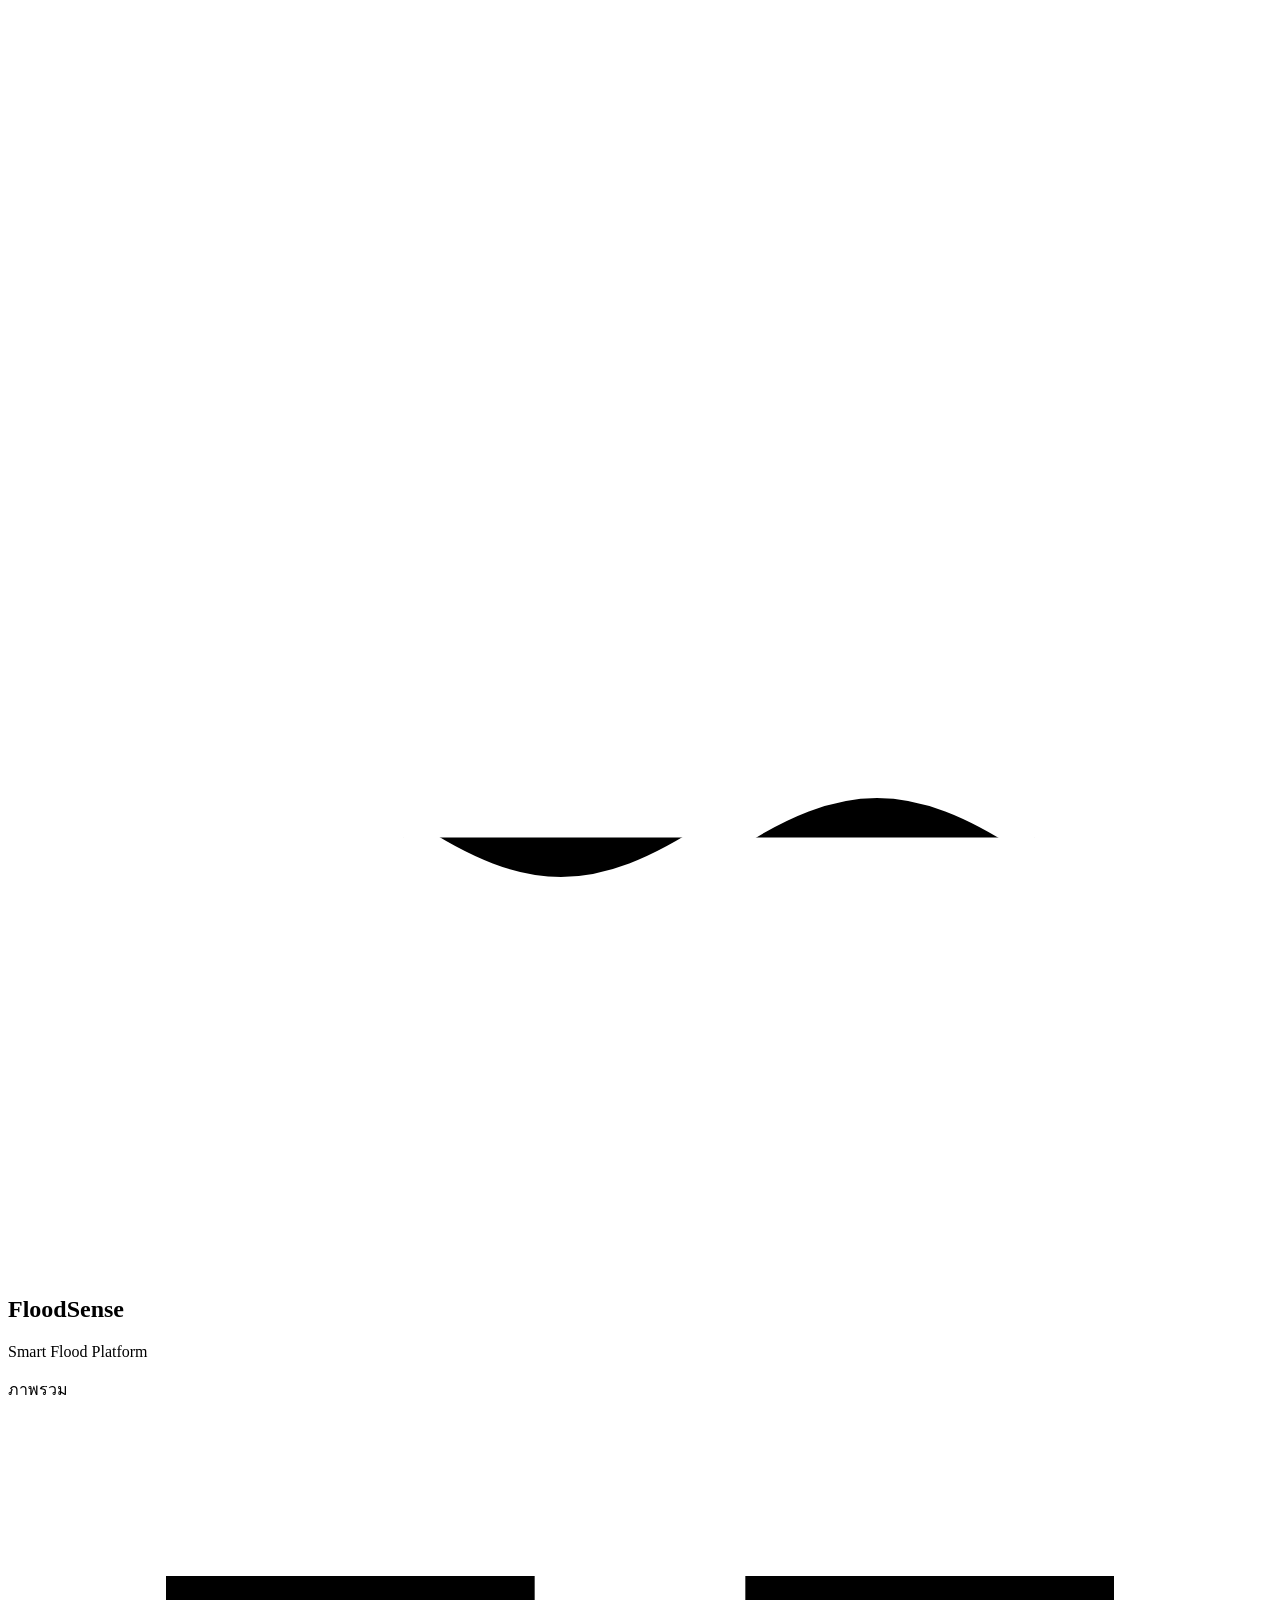
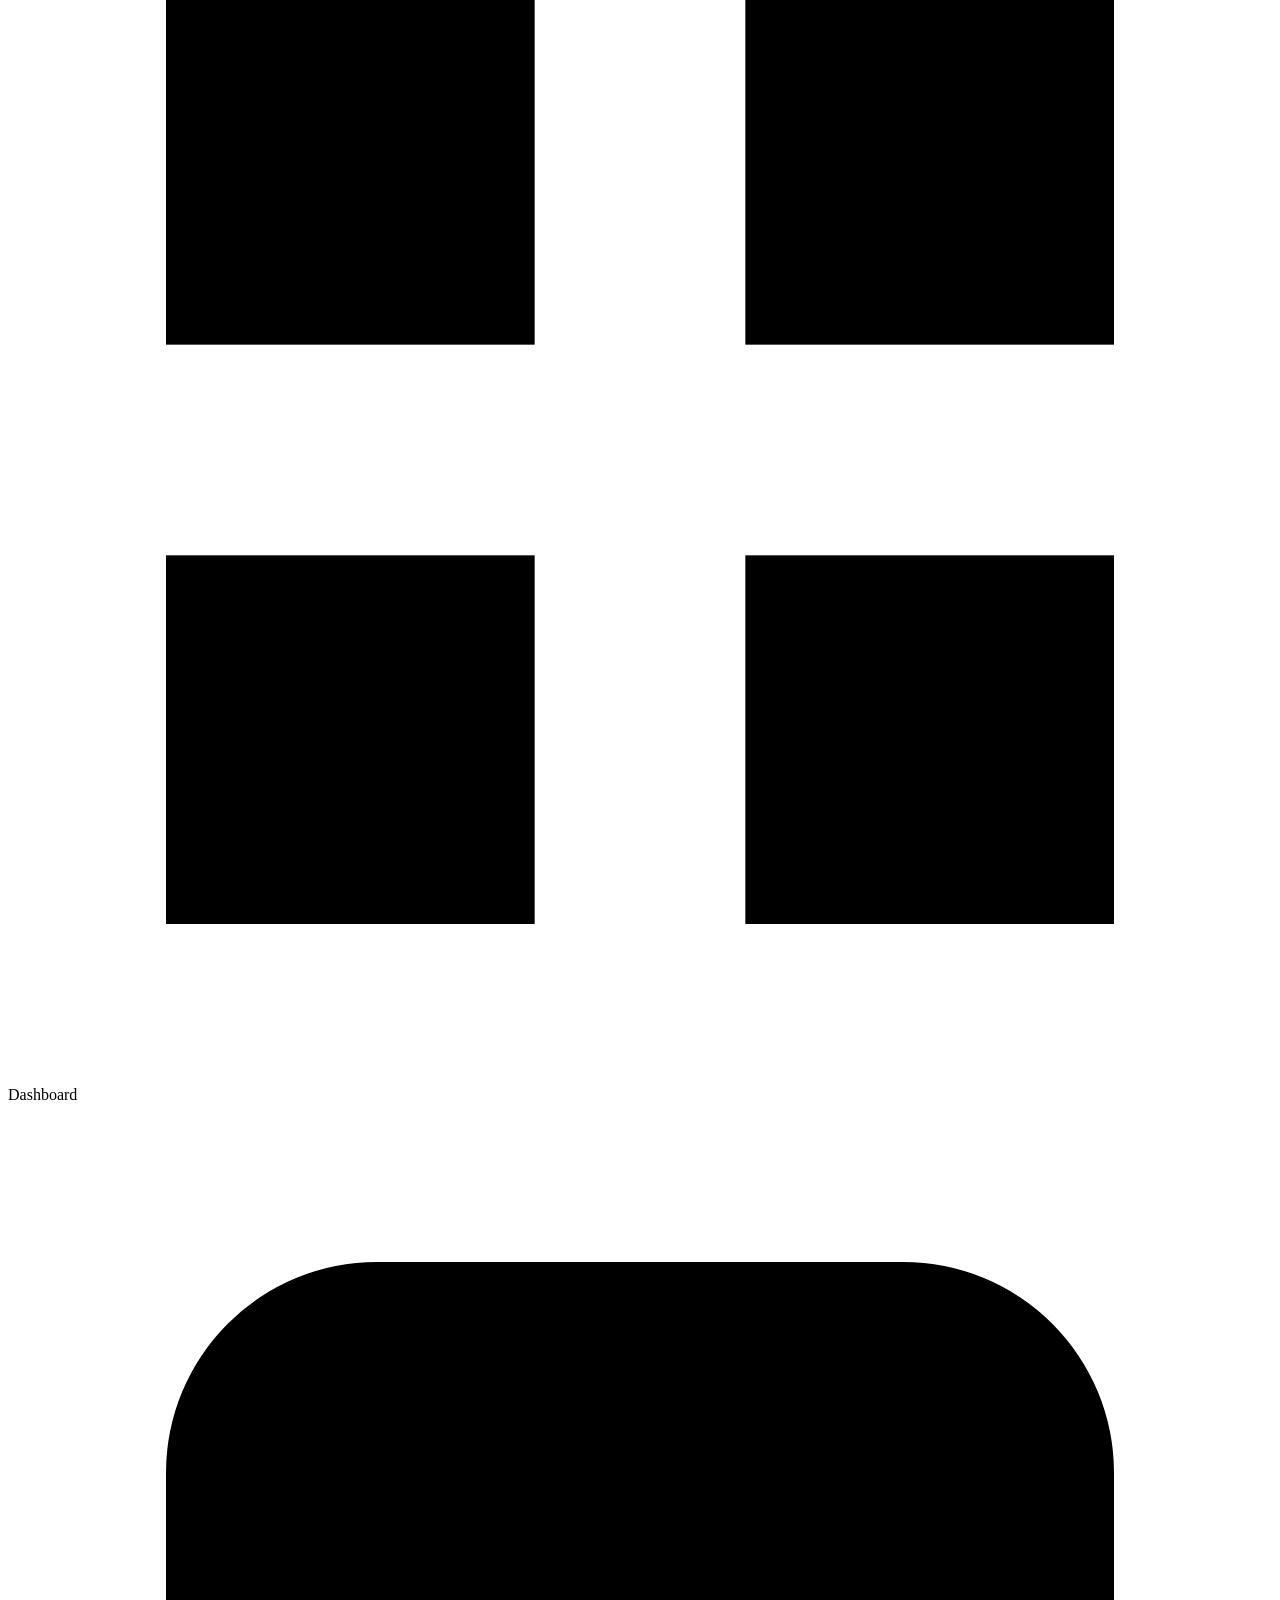
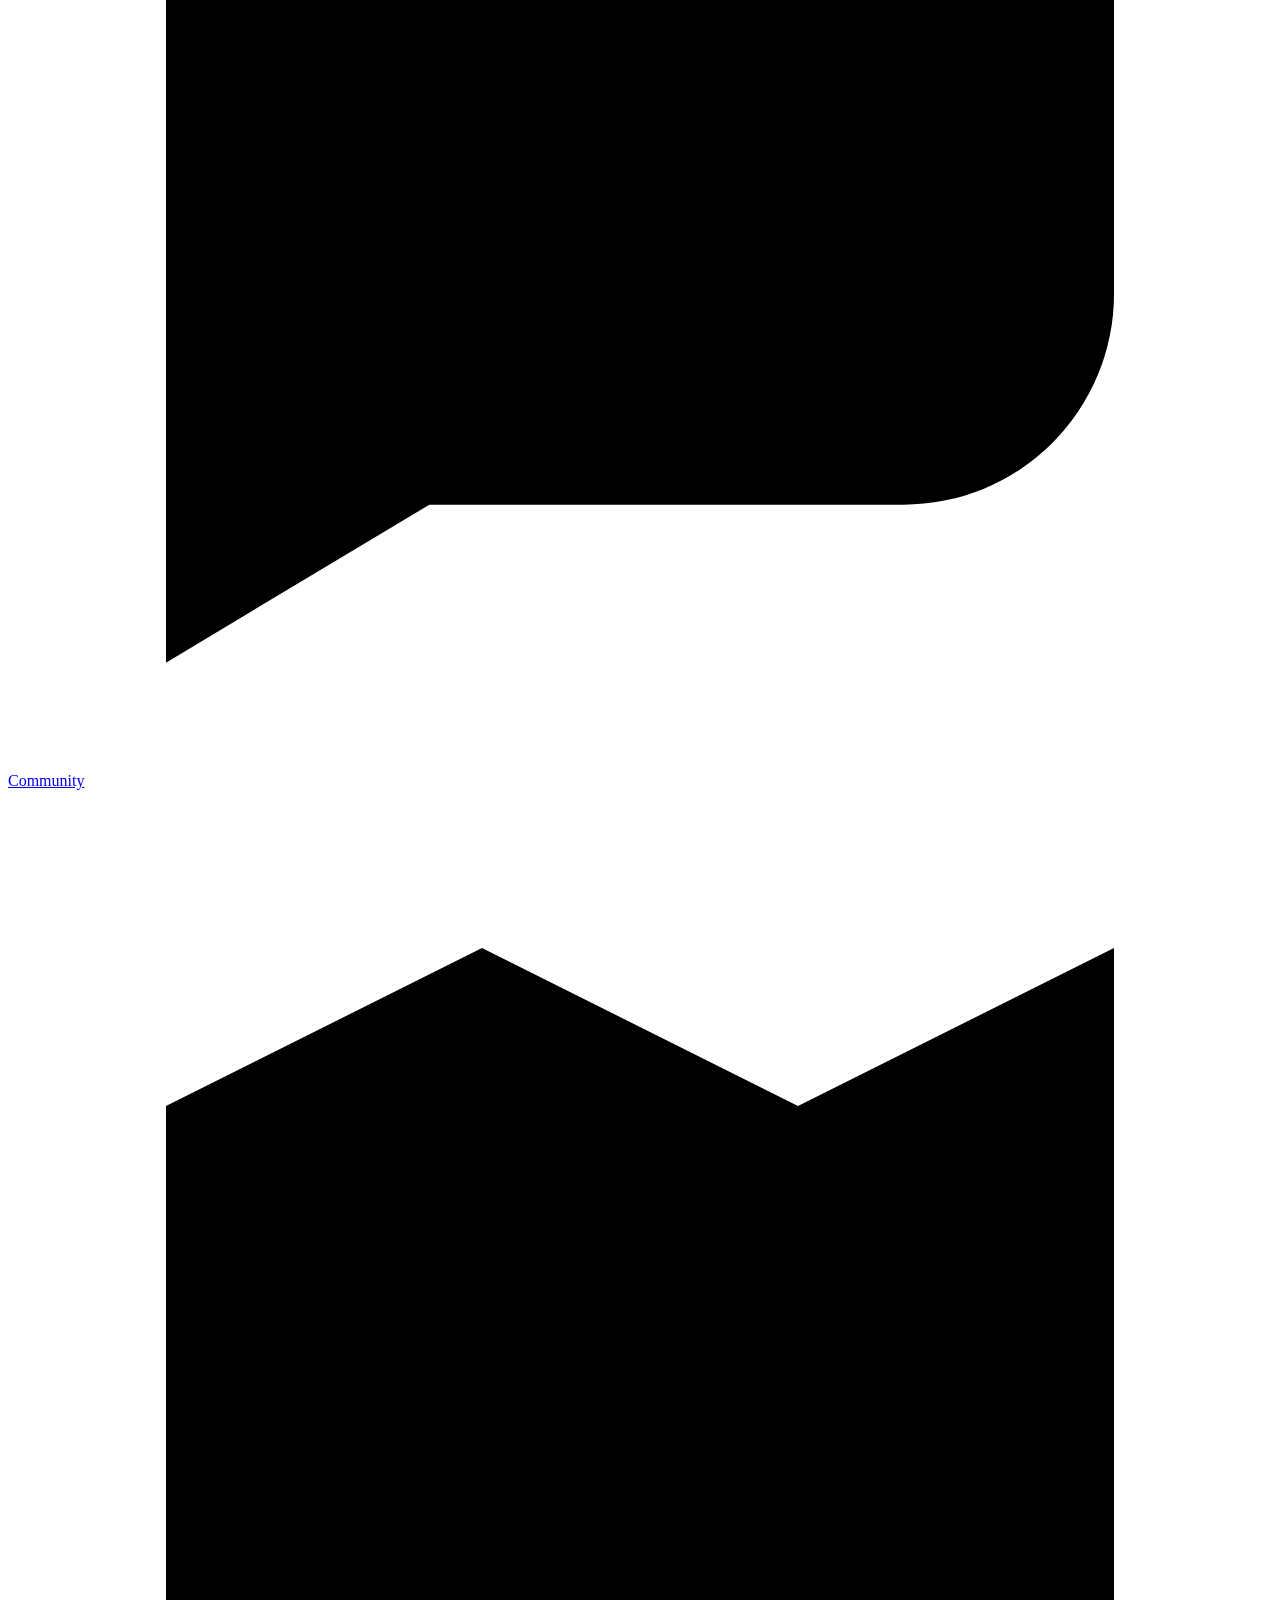
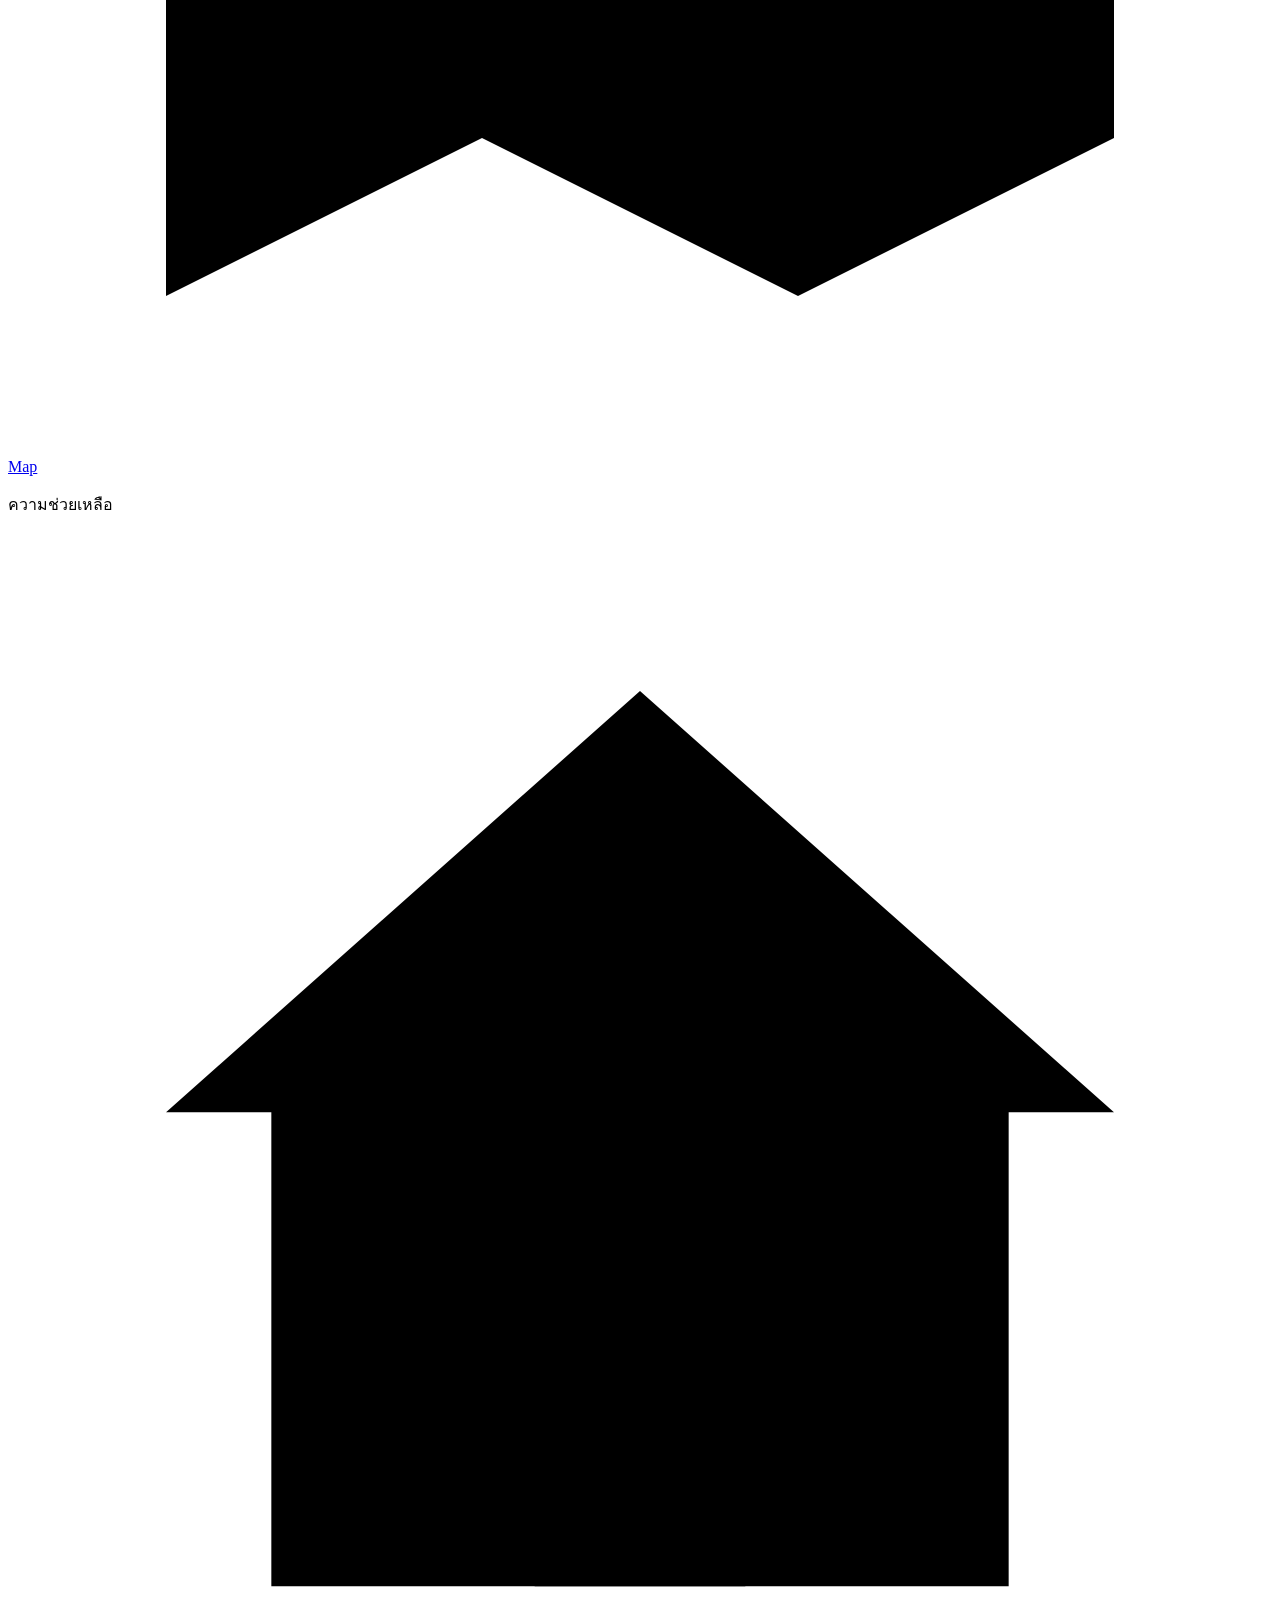
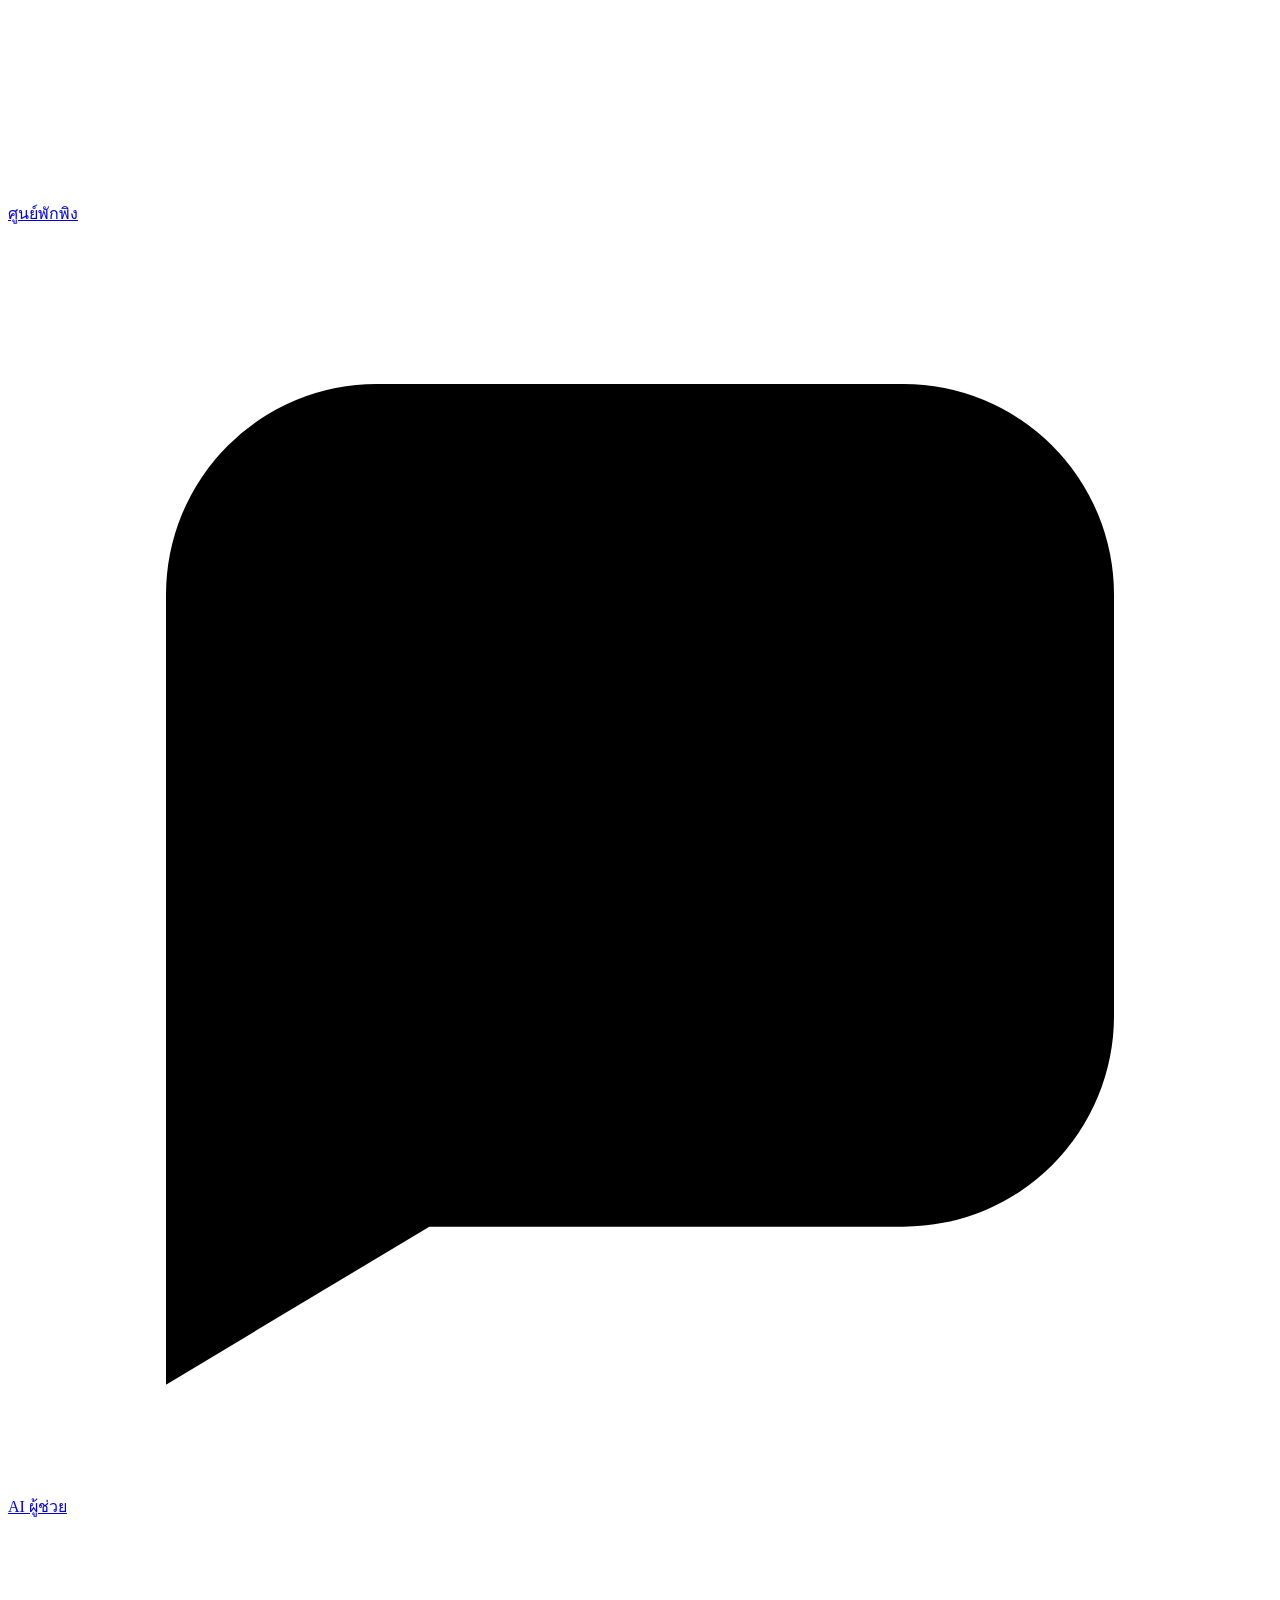
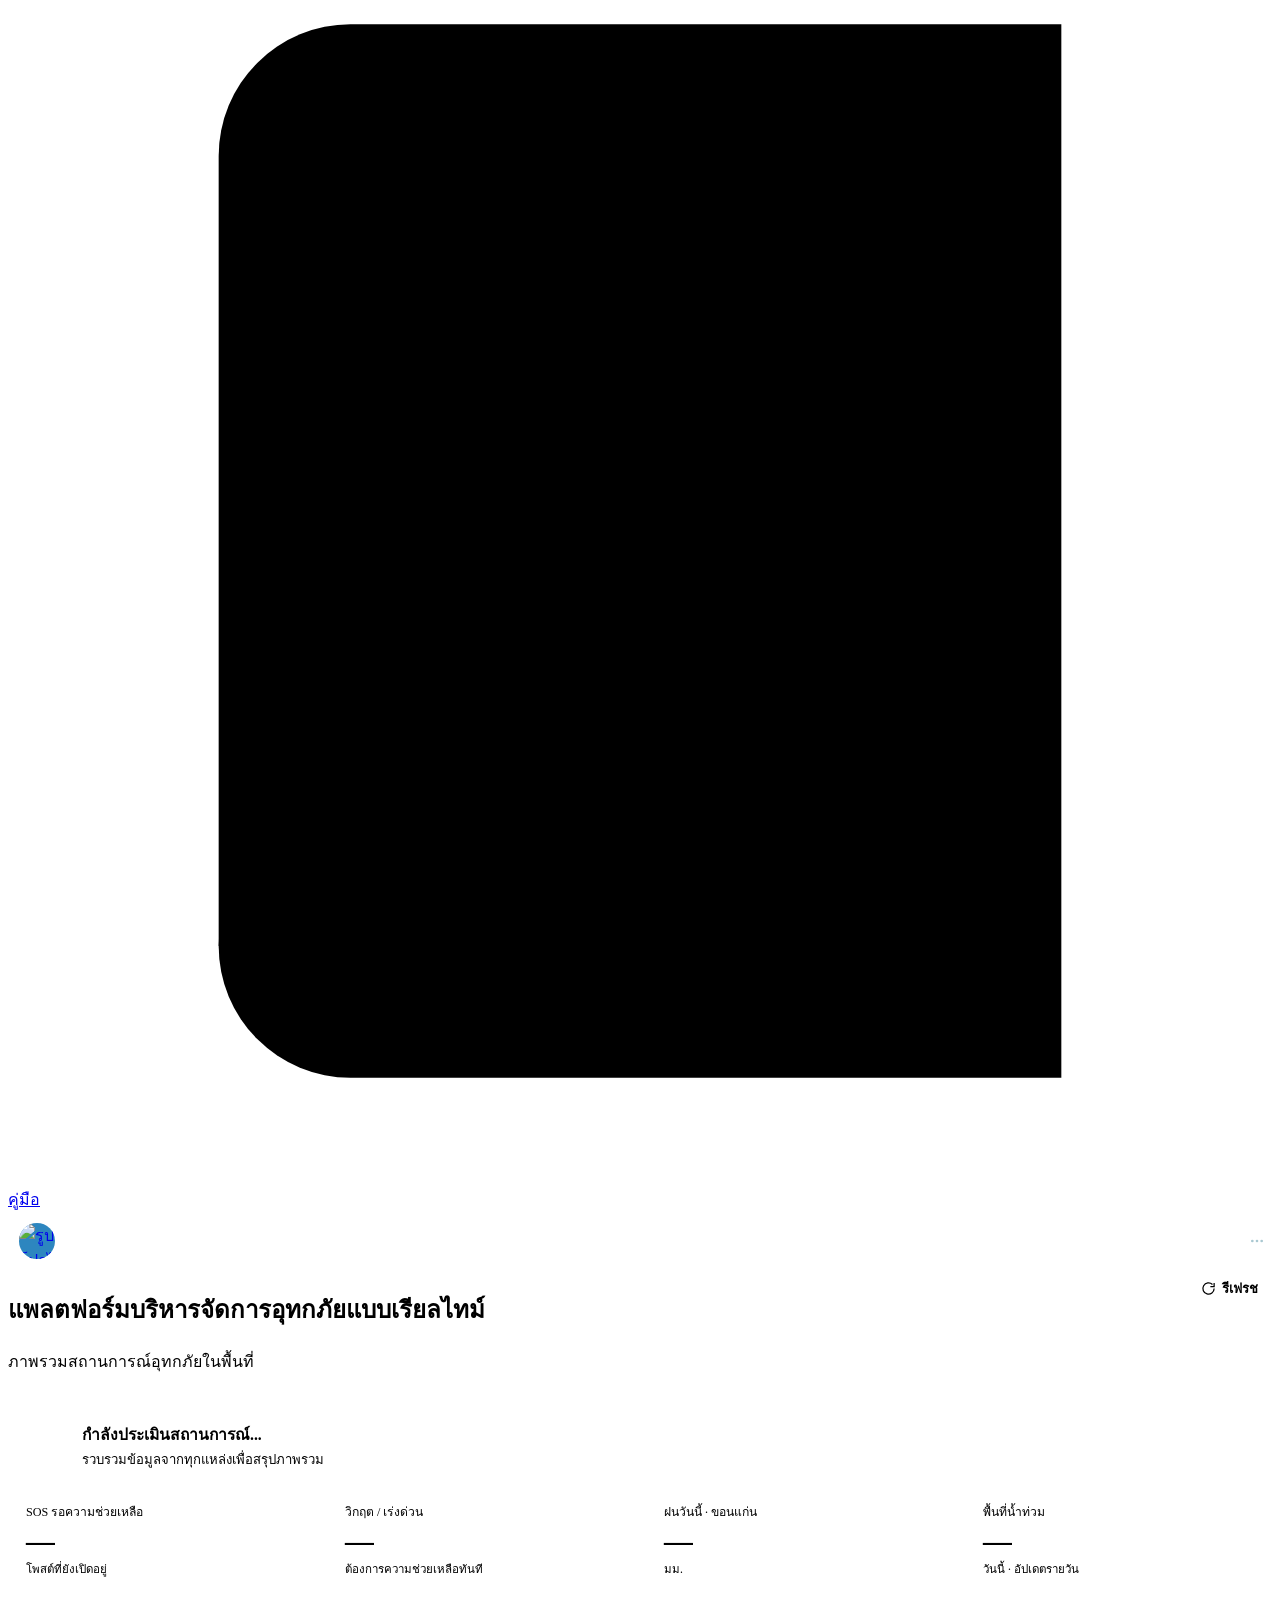
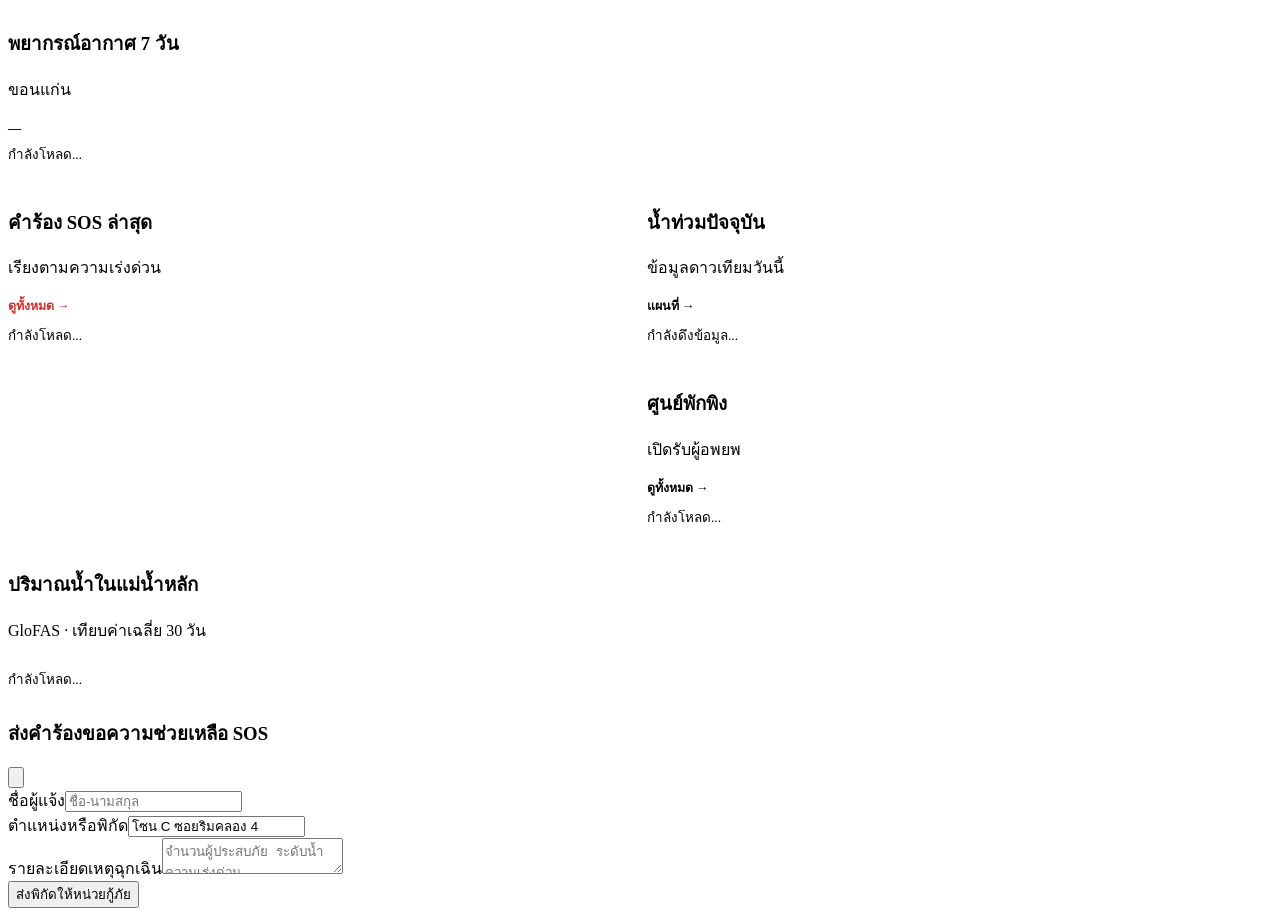
==== index.html @ 20a8b475 "Add files via upload" ====
<!doctype html>
<html lang="th">
<head>
  <meta charset="utf-8">
  <meta name="viewport" content="width=device-width, initial-scale=1">
  <link rel="preconnect" href="https://fonts.googleapis.com">
  <link rel="preconnect" href="https://fonts.gstatic.com" crossorigin>
  <script src="https://cdn.jsdelivr.net/npm/@supabase/supabase-js@2"></script>
  <link href="https://fonts.googleapis.com/css2?family=Sarabun:wght@300;400;500;600;700&display=swap" rel="stylesheet">
  <link rel="stylesheet" href="css/style.css">
  <title>ภาพรวม | FloodSense</title>
  <style>
    .sidebar-profile-wrapper {
      position: relative;
      display: flex;
      align-items: center;
      gap: 4px;
      margin-top: auto;
    }
    .sidebar-profile-card {
      flex: 1;
      background: rgba(255,255,255,0.06);
      border: 1px solid rgba(255,255,255,0.12);
      border-radius: 10px;
      padding: 10px;
      display: flex;
      align-items: center;
      gap: 10px;
      text-decoration: none;
      transition: background 0.2s;
    }
    .sidebar-profile-card:hover { background: rgba(255,255,255,0.12); }
    .sidebar-avatar { width: 36px; height: 36px; border-radius: 50%; overflow: hidden; flex-shrink: 0; background: #2d86bf; }
    .sidebar-avatar img { width: 100%; height: 100%; object-fit: cover; }
    .sidebar-user-info { min-width: 0; }
    .sidebar-display-name { display: block; font-size: 0.85rem; font-weight: 600; color: #fff; white-space: nowrap; overflow: hidden; text-overflow: ellipsis; }
    .sidebar-username-handle { display: block; font-size: 0.72rem; color: #a9c8d1; white-space: nowrap; overflow: hidden; text-overflow: ellipsis; }
    .sidebar-dots-btn { flex-shrink: 0; width: 30px; height: 30px; border-radius: 6px; background: transparent; border: none; color: #a9c8d1; display: flex; align-items: center; justify-content: center; cursor: pointer; transition: background 0.2s, color 0.2s; }
    .sidebar-dots-btn:hover { background: rgba(255,255,255,0.12); color: #fff; }
    .sidebar-profile-menu { display: none; position: absolute; bottom: calc(100% + 6px); right: 0; background: #1a3a4a; border: 1px solid rgba(255,255,255,0.12); border-radius: 10px; padding: 6px; min-width: 160px; box-shadow: 0 8px 24px rgba(0,0,0,0.4); z-index: 100; }
    .sidebar-profile-menu.open { display: block; }
    .sidebar-menu-item { display: flex; align-items: center; gap: 8px; width: 100%; padding: 8px 10px; border-radius: 7px; font-size: 0.84rem; font-weight: 500; color: #e2f2f7; background: transparent; border: none; cursor: pointer; text-decoration: none; transition: background 0.15s; }
    .sidebar-menu-item:hover { background: rgba(255,255,255,0.08); }
    .sidebar-menu-item.danger { color: #f87171; }
    .sidebar-menu-item.danger:hover { background: rgba(248,113,113,0.12); }
  </style>
  <style>
    /* ===== Dashboard grid ===== */
    .dash-grid {
      display: grid;
      grid-template-columns: 1fr 1fr;
      gap: 14px;
      margin-top: 14px;
    }
    .dash-wide { grid-column: 1 / -1; }
    .dash-tall { grid-row: span 2; }
    @media (max-width: 960px) { .dash-grid { grid-template-columns: 1fr; } .dash-tall { grid-row: auto; } }

    /* ===== Metric cards ===== */
    .metrics { display: grid; grid-template-columns: repeat(4, 1fr); gap: 12px; margin-bottom: 0; }
    @media (max-width: 960px) { .metrics { grid-template-columns: repeat(2,1fr); } }
    .metrics .metric { background: var(--panel); border: 1px solid var(--line); border-radius: 12px; padding: 16px 18px; }
    .metrics .metric .label { display: flex; justify-content: space-between; align-items: center; margin-bottom: 6px; }
    .metrics .metric .label span:first-child { font-size: 0.76rem; color: var(--muted); font-weight: 500; }
    .metrics .metric strong { display: block; font-size: 1.8rem; font-weight: 800; color: var(--ink); line-height: 1; margin-bottom: 4px; }
    .metrics .metric small { font-size: 0.72rem; color: var(--muted); }

    /* ===== Section eyebrow ===== */
    .section-eyebrow { font-size: 0.72rem; font-weight: 700; letter-spacing: 0.06em; text-transform: uppercase; color: var(--muted); margin: 20px 0 0; }

    /* ===== Forecast ===== */
    .forecast-row { display: flex; gap: 6px; overflow-x: auto; padding-bottom: 2px; }
    .forecast-day {
      flex: 1; min-width: 0; text-align: center;
      padding: 12px 6px; border-radius: 10px;
      background: var(--surface); border: 1px solid var(--line);
    }
    .forecast-day:first-child { border-color: #2d86bf; background: rgba(45,134,191,0.06); }
    .forecast-day .fday  { font-size: 0.7rem; font-weight: 700; color: var(--ink); }
    .forecast-day .fdate { font-size: 0.66rem; color: var(--muted); margin-bottom: 6px; }
    .forecast-day .ficon { font-size: 1.5rem; line-height: 1; margin-bottom: 5px; }
    .forecast-day .ftemp { font-size: 0.78rem; font-weight: 700; color: var(--ink); margin-bottom: 3px; }
    .forecast-day .frain { font-size: 0.74rem; color: #2563eb; font-weight: 600; }
    .forecast-day.high { border-color: #3b82f6; }
    .forecast-day.very-high { border-color: #1d4ed8; background: rgba(29,78,216,0.05); }
    .forecast-loading { color: var(--muted); font-size: 0.84rem; padding: 8px 0; }

    /* ===== SOS list ===== */
    .sos-item { display: flex; align-items: flex-start; gap: 10px; padding: 10px 0; border-bottom: 1px solid var(--line); }
    .sos-item:last-child { border-bottom: none; }
    .sos-dot { flex-shrink:0; width:8px; height:8px; border-radius:50%; margin-top:6px; }
    .sos-dot.critical { background:#dc2626; box-shadow:0 0 0 3px rgba(220,38,38,0.15); }
    .sos-dot.high { background:#d97706; }
    .sos-dot.medium { background:#ca8a04; }
    .sos-dot.low { background:#16a34a; }
    .sos-body { flex:1; min-width:0; }
    .sos-text { font-size: 0.86rem; color: var(--ink); line-height: 1.5; white-space:nowrap; overflow:hidden; text-overflow:ellipsis; }
    .sos-meta { display: flex; gap: 8px; margin-top: 3px; font-size: 0.72rem; color: var(--muted); }
    .sos-sev { flex-shrink:0; font-size:0.7rem; font-weight:700; padding:2px 8px; border-radius:999px; margin-top:2px; }
    .sos-sev.critical { background:rgba(220,38,38,0.1);color:#dc2626; }
    .sos-sev.high { background:rgba(217,119,6,0.1);color:#d97706; }
    .sos-sev.medium { background:rgba(234,179,8,0.1);color:#ca8a04; }
    .sos-sev.low { background:rgba(54,163,103,0.1);color:#16a34a; }

    /* ===== River cards ===== */
    .river-grid { display: grid; grid-template-columns: repeat(3,1fr); gap: 10px; }
    @media (max-width:960px) { .river-grid { grid-template-columns:repeat(2,1fr); } }
    .river-card { padding: 12px 14px; border-radius: 10px; background: var(--surface); border: 1px solid var(--line); }
    .river-card.danger { border-color: rgba(220,38,38,0.35); background: rgba(220,38,38,0.03); }
    .river-name { font-size: 0.76rem; color: var(--muted); margin-bottom: 4px; }
    .river-val { font-size: 1.1rem; font-weight: 800; color: var(--ink); }
    .river-card.danger .river-val { color: #dc2626; }
    .river-unit { font-size: 0.7rem; color: var(--muted); }
    .river-bar { height: 3px; border-radius: 2px; background: var(--line); margin-top: 8px; }
    .river-bar-fill { height: 100%; border-radius: 2px; background: #2d86bf; }
    .river-bar-fill.danger { background: #dc2626; }

    /* ===== GISTDA ===== */
    .gistda-ok { display: flex; align-items: center; gap: 8px; padding: 8px 0; font-size: 0.88rem; color: var(--safe); font-weight: 600; }
    .gistda-warn { color: #dc2626; font-size: 0.9rem; font-weight: 700; }

    /* ===== Shelter list ===== */
    .shelter-dash-item { display:flex; align-items:center; gap:10px; padding:9px 0; border-bottom:1px solid var(--line); }
    .shelter-dash-item:last-child { border-bottom:none; }
    .shelter-dash-dot { width:8px; height:8px; border-radius:50%; flex-shrink:0; }
    .shelter-dash-dot.open { background:#16a34a; }
    .shelter-dash-dot.full { background:#f59e0b; }
    .shelter-dash-dot.closed { background:#94a3b8; }
    .shelter-dash-name { font-size:0.86rem; font-weight:600; color:var(--ink); flex:1; min-width:0; white-space:nowrap; overflow:hidden; text-overflow:ellipsis; }
    .shelter-dash-cap { font-size:0.74rem; color:var(--muted); flex-shrink:0; }
    .shelter-dash-link { font-size:0.74rem; color:var(--river); text-decoration:none; font-weight:600; flex-shrink:0; }
    .shelter-dash-link:hover { text-decoration:underline; }

    .dash-loading { color: var(--muted); font-size: 0.84rem; padding: 10px 0; }

    /* ---- Topbar: greeting + refresh ---- */
    .topbar { display: flex; align-items: flex-start; justify-content: space-between; gap: 16px; flex-wrap: wrap; }
    .topbar-actions { display: flex; align-items: center; gap: 10px; }
    .topbar-updated { font-size: 0.76rem; color: var(--muted); white-space: nowrap; }
    .refresh-btn {
      display: flex; align-items: center; gap: 6px;
      padding: 8px 14px; border-radius: 8px;
      background: var(--surface); border: 1px solid var(--line);
      color: var(--ink); font-size: 0.82rem; font-weight: 600;
      cursor: pointer; transition: background 0.15s, transform 0.15s;
    }
    .refresh-btn:hover { background: rgba(45,134,191,0.08); }
    .refresh-btn.spinning svg { animation: spin 0.8s linear infinite; }
    .refresh-btn:disabled { opacity: 0.6; cursor: default; }
    @keyframes spin { to { transform: rotate(360deg); } }

    /* ---- Overall status banner ---- */
    .status-banner {
      display: flex; align-items: center; gap: 14px;
      padding: 16px 18px; border-radius: 12px; margin-top: 16px;
      border: 1px solid var(--line); background: var(--surface);
      transition: background 0.2s, border-color 0.2s;
    }
    .status-banner .status-icon {
      flex-shrink: 0; width: 42px; height: 42px; border-radius: 50%;
      display: flex; align-items: center; justify-content: center;
    }
    .status-banner .status-icon svg { width: 22px; height: 22px; }
    .status-banner .status-text { flex: 1; min-width: 0; }
    .status-banner .status-title { font-size: 0.98rem; font-weight: 800; margin-bottom: 2px; }
    .status-banner .status-desc { font-size: 0.82rem; color: var(--muted); }
    .status-banner.ok { border-color: rgba(54,163,103,0.35); background: rgba(54,163,103,0.06); }
    .status-banner.ok .status-icon { background: rgba(54,163,103,0.14); color: #16a34a; }
    .status-banner.ok .status-title { color: #16a34a; }
    .status-banner.warn { border-color: rgba(217,119,6,0.35); background: rgba(217,119,6,0.06); }
    .status-banner.warn .status-icon { background: rgba(217,119,6,0.14); color: #d97706; }
    .status-banner.warn .status-title { color: #d97706; }
    .status-banner.danger { border-color: rgba(220,38,38,0.35); background: rgba(220,38,38,0.07); }
    .status-banner.danger .status-icon { background: rgba(220,38,38,0.14); color: #dc2626; }
    .status-banner.danger .status-title { color: #dc2626; }

    /* ---- Metric card emphasis ---- */
    .metric.metric-alert strong { color: #dc2626; }
    .metric-icon { display: inline-flex; align-items: center; justify-content: center; width: 15px; height: 15px; margin-left: 4px; vertical-align: -2px; }

    .river-card.danger-card { border-color: rgba(220,38,38,0.4); background: rgba(220,38,38,0.04); }
    .river-rank { font-size: 0.66rem; font-weight: 700; color: var(--muted); text-transform: uppercase; letter-spacing: .04em; }

    .section-eyebrow { font-size: 0.72rem; font-weight: 700; color: var(--muted); text-transform: uppercase; letter-spacing: .05em; margin: 20px 0 -6px; }
    .section-eyebrow:first-child { margin-top: 0; }
  </style>
</head>
<body>
  <div class="app">
    <aside class="sidebar" aria-label="เมนูหลัก">
      <div class="brand">
        <div class="brand-mark" aria-hidden="true">
          <svg viewBox="0 0 32 32"><path d="M16 4C11 10 7 15 7 20a9 9 0 0 0 18 0c0-5-4-10-9-16Z" fill="rgba(255,255,255,.28)" stroke="white"></path><path d="M10 21c3 2 5 2 8 0s5-2 8 0" stroke="white"></path></svg>
        </div>
        <div><h1>FloodSense</h1><p>Smart Flood Platform</p></div>
      </div>


      <nav class="nav">
        <p> ภาพรวม </p>
        <a class="active" title="ภาพรวม">
          <svg viewBox="0 0 24 24"><rect x="3" y="3" width="7" height="7"></rect><rect x="14" y="3" width="7" height="7"></rect><rect x="14" y="14" width="7" height="7"></rect><rect x="3" y="14" width="7" height="7"></rect></svg>
          Dashboard
        </a>
        <a href="feed.html" title="ฟีด"><svg viewBox="0 0 24 24"><path d="M21 15a4 4 0 0 1-4 4H8l-5 3V7a4 4 0 0 1 4-4h10a4 4 0 0 1 4 4Z"></path></svg> Community</a>
        <a href="map.html" title="แผนที่">
          <svg viewBox="0 0 24 24"><path d="m3 6 6-3 6 3 6-3v15l-6 3-6-3-6 3Z"></path><path d="M9 3v15"></path><path d="M15 6v15"></path></svg>
          Map
        </a>
       <p> ความช่วยเหลือ </p>
        <a href="shelters.html" title="ศูนย์พักพิง">
          <svg viewBox="0 0 24 24"><path d="m3 11 9-8 9 8"></path><path d="M5 10v10h14V10"></path><path d="M10 20v-6h4v6"></path></svg>
          ศูนย์พักพิง
        </a>
        <a href="chat.html" title="AI Chatbot">
          <svg viewBox="0 0 24 24"><path d="M21 15a4 4 0 0 1-4 4H8l-5 3V7a4 4 0 0 1 4-4h10a4 4 0 0 1 4 4Z"></path><path d="M8 10h8"></path><path d="M8 14h5"></path></svg>
          AI ผู้ช่วย
        </a>
        <a href="learn.html" title="คู่มือ">
          <svg viewBox="0 0 24 24"><path d="M4 19.5A2.5 2.5 0 0 1 6.5 17H20"></path><path d="M4 4.5A2.5 2.5 0 0 1 6.5 2H20v20H6.5A2.5 2.5 0 0 1 4 19.5Z"></path></svg>
          คู่มือ
        </a>
      </nav>

      <!-- Sidebar Profile -->
      <div class="sidebar-profile-wrapper">
        <a href="profile.html" class="sidebar-profile-card" id="sidebarProfileCard">
          <div class="sidebar-avatar">
            <img id="sidebarAvatarImg" src="" alt="รูปโปรไฟล์">
          </div>
          <div class="sidebar-user-info">
            <span class="sidebar-display-name" id="sidebarDisplayName"></span>
            <span class="sidebar-username-handle" id="sidebarUsernameHandle"></span>
          </div>
        </a>
        <button class="sidebar-dots-btn" id="sidebarDotsBtn" onclick="toggleProfileMenu(event)" title="ตัวเลือก">
          <svg viewBox="0 0 24 24" width="16" height="16" fill="currentColor"><circle cx="5" cy="12" r="2"/><circle cx="12" cy="12" r="2"/><circle cx="19" cy="12" r="2"/></svg>
        </button>
        <div class="sidebar-profile-menu" id="sidebarProfileMenu">
          <a href="profile.html" class="sidebar-menu-item">
            <svg viewBox="0 0 24 24" width="14" height="14" fill="none" stroke="currentColor" stroke-width="2"><path d="M20 21v-2a4 4 0 0 0-4-4H8a4 4 0 0 0-4 4v2"></path><circle cx="12" cy="7" r="4"></circle></svg>
            โปรไฟล์
          </a>
          <button class="sidebar-menu-item danger" onclick="signOut()">
            <svg viewBox="0 0 24 24" width="14" height="14" fill="none" stroke="currentColor" stroke-width="2"><path d="M9 21H5a2 2 0 0 1-2-2V5a2 2 0 0 1 2-2h4"></path><polyline points="16 17 21 12 16 7"></polyline><line x1="21" y1="12" x2="9" y2="12"></line></svg>
            ออกจากระบบ
          </button>
        </div>
      </div>
    </aside>
    <main class="main">
      <header class="topbar">
        <div>
          <h2 id="greetingText">แพลตฟอร์มบริหารจัดการอุทกภัยแบบเรียลไทม์</h2>
          <p>ภาพรวมสถานการณ์อุทกภัยในพื้นที่</p>
        </div>
        <div class="topbar-actions">
          <span class="topbar-updated" id="lastUpdated"></span>
          <button class="refresh-btn" id="refreshBtn" onclick="refreshDashboard()" title="รีเฟรชข้อมูล">
            <svg viewBox="0 0 24 24" width="15" height="15" fill="none" stroke="currentColor" stroke-width="2"><path d="M21 12a9 9 0 1 1-2.64-6.36"></path><polyline points="21 3 21 9 15 9"></polyline></svg>
            รีเฟรช
          </button>
        </div>
      </header>
      <section class="content">

        <!-- ===== สรุปสถานการณ์รวม ===== -->
        <div class="status-banner" id="statusBanner">
          <div class="status-icon" id="statusIcon"></div>
          <div class="status-text">
            <div class="status-title" id="statusTitle">กำลังประเมินสถานการณ์...</div>
            <div class="status-desc" id="statusDesc">รวบรวมข้อมูลจากทุกแหล่งเพื่อสรุปภาพรวม</div>
          </div>
        </div>

        <!-- ===== Metric cards ===== -->
        <div class="metrics">
          <article class="metric">
            <div class="label"><span>SOS รอความช่วยเหลือ</span></div>
            <strong id="sosCount">—</strong>
            <small>โพสต์ที่ยังเปิดอยู่</small>
          </article>
          <article class="metric" id="criticalMetric">
            <div class="label"><span>วิกฤต / เร่งด่วน</span></div>
            <strong id="criticalCount">—</strong>
            <small>ต้องการความช่วยเหลือทันที</small>
          </article>
          <article class="metric">
            <div class="label"><span>ฝนวันนี้ · ขอนแก่น</span></div>
            <strong id="rainfall24h">—</strong>
            <small>มม.</small>
          </article>
          <article class="metric">
            <div class="label"><span>พื้นที่น้ำท่วม</span></div>
            <strong id="gistdaFloodCount">—</strong>
            <small>วันนี้ · อัปเดตรายวัน</small>
          </article>
        </div>

        <!-- ===== Main grid ===== -->
        <div class="dash-grid" style="margin-top:16px;">

          <!-- พยากรณ์อากาศ 7 วัน — เต็มความกว้าง -->
          <section class="panel dash-wide">
            <div class="panel-head">
              <div class="panel-title">
                <h3>พยากรณ์อากาศ 7 วัน</h3>
                <p>ขอนแก่น</p>
              </div>
              <span id="weatherBadge" style="font-size:0.82rem;color:var(--muted);font-weight:600;">—</span>
            </div>
            <div class="panel-body">
              <div class="forecast-row" id="forecastRow">
                <div class="forecast-loading">กำลังโหลด...</div>
              </div>
            </div>
          </section>

          <!-- SOS ล่าสุด — ซ้าย ยืดสองแถว -->
          <section class="panel dash-tall">
            <div class="panel-head">
              <div class="panel-title"><h3>คำร้อง SOS ล่าสุด</h3><p>เรียงตามความเร่งด่วน</p></div>
              <a href="feed.html" style="font-size:0.78rem;color:#dc2626;text-decoration:none;font-weight:600;">ดูทั้งหมด →</a>
            </div>
            <div class="panel-body">
              <div id="sosList"><div class="dash-loading">กำลังโหลด...</div></div>
            </div>
          </section>

          <!-- GISTDA status — ขวาบน -->
          <section class="panel">
            <div class="panel-head">
              <div class="panel-title"><h3>น้ำท่วมปัจจุบัน</h3><p>ข้อมูลดาวเทียมวันนี้</p></div>
              <a href="map.html" style="font-size:0.78rem;color:var(--river);text-decoration:none;font-weight:600;">แผนที่ →</a>
            </div>
            <div class="panel-body">
              <div id="gistdaStatus"><div class="dash-loading">กำลังดึงข้อมูล...</div></div>
            </div>
          </section>

          <!-- ศูนย์พักพิง — ขวาล่าง -->
          <section class="panel">
            <div class="panel-head">
              <div class="panel-title"><h3>ศูนย์พักพิง</h3><p>เปิดรับผู้อพยพ</p></div>
              <a href="shelters.html" style="font-size:0.78rem;color:var(--river);text-decoration:none;font-weight:600;">ดูทั้งหมด →</a>
            </div>
            <div class="panel-body">
              <div id="shelterDashList"><div class="dash-loading">กำลังโหลด...</div></div>
            </div>
          </section>

          <!-- GloFAS River Discharge — เต็มความกว้าง -->
          <section class="panel dash-wide">
            <div class="panel-head">
              <div class="panel-title"><h3>ปริมาณน้ำในแม่น้ำหลัก</h3><p>GloFAS · เทียบค่าเฉลี่ย 30 วัน</p></div>
            </div>
            <div class="panel-body">
              <div class="river-grid" id="riverGrid"><div class="dash-loading">กำลังโหลด...</div></div>
            </div>
          </section>

        </div>
      </section>
    </main>
  </div>

  <div class="modal" id="sosModal" role="dialog" aria-modal="true" aria-labelledby="sosTitle">
    <div class="dialog">
      <div class="dialog-head">
        <h3 id="sosTitle">ส่งคำร้องขอความช่วยเหลือ SOS</h3>
        <button class="icon-btn" id="closeSos" title="ปิด">
          <svg viewBox="0 0 24 24"><path d="M18 6 6 18"></path><path d="m6 6 12 12"></path></svg>
        </button>
      </div>
      <form class="dialog-body" id="sosForm">
        <div class="field"><label for="sosName">ชื่อผู้แจ้ง</label><input id="sosName" required placeholder="ชื่อ-นามสกุล"></div>
        <div class="field"><label for="sosLocation">ตำแหน่งหรือพิกัด</label><input id="sosLocation" required value="โซน C ซอยริมคลอง 4"></div>
        <div class="field"><label for="sosDetail">รายละเอียดเหตุฉุกเฉิน</label><textarea id="sosDetail" required placeholder="จำนวนผู้ประสบภัย ระดับน้ำ ความเร่งด่วน"></textarea></div>
        <button class="sos-btn" type="submit">ส่งพิกัดให้หน่วยกู้ภัย</button>
      </form>
    </div>
  </div>

  <div class="toast" id="toast" role="status" aria-live="polite"></div>
  <script src="js/bundle.js"></script>
  <script>
    const { createClient } = supabase;
    const sb = createClient(
      'DatabaseLink',
      'DatabaseKey'
    );

    function makeInitialsAvatar(text) {
      const initial = (text || '?').charAt(0).toUpperCase();
      const svg = `<svg xmlns="http://www.w3.org/2000/svg" width="300" height="300" viewBox="0 0 300 300"><rect width="300" height="300" fill="#2d86bf"/><text x="150" y="175" font-size="140" font-family="Sarabun,sans-serif" font-weight="700" fill="white" text-anchor="middle">${initial}</text></svg>`;
      return 'data:image/svg+xml;base64,' + btoa(unescape(encodeURIComponent(svg)));
    }


    // ==========================================
    // Dashboard Data Loading
    // ==========================================
    const GISTDA_KEY = 'FloodInfoKey';

    function timeAgo(dateStr) {
      const diff = (Date.now() - new Date(dateStr).getTime()) / 1000;
      if (diff < 60) return 'เมื่อสักครู่';
      if (diff < 3600) return Math.floor(diff / 60) + ' นาทีที่แล้ว';
      if (diff < 86400) return Math.floor(diff / 3600) + ' ชม.ที่แล้ว';
      return Math.floor(diff / 86400) + ' วันที่แล้ว';
    }

    // สถานะรวมจากทุกแหล่งข้อมูล ใช้สรุปแบนเนอร์ด้านบน
    const dashState = { critical: 0, sos: 0, gistda: 0, maxRiverRatio: 0, maxRain: 0 };

    async function loadDashboard() {
      await Promise.all([
        loadSOSPosts(),
        loadWeatherForecast(),
        loadGistdaFlood(),
        loadRiverDischarge(),
        loadShelterDash()
      ]);
      updateStatusBanner();
      const now = new Date();
      document.getElementById('lastUpdated').textContent =
        'อัปเดตล่าสุด ' + now.toLocaleTimeString('th-TH', { hour: '2-digit', minute: '2-digit' });
    }

    async function refreshDashboard() {
      const btn = document.getElementById('refreshBtn');
      btn.disabled = true;
      btn.classList.add('spinning');
      try {
        await loadDashboard();
      } finally {
        btn.disabled = false;
        btn.classList.remove('spinning');
      }
    }

    function updateStatusBanner() {
      const banner = document.getElementById('statusBanner');
      const icon = document.getElementById('statusIcon');
      const title = document.getElementById('statusTitle');
      const desc = document.getElementById('statusDesc');
      const checkIcon = '<svg viewBox="0 0 24 24" fill="none" stroke="currentColor" stroke-width="2"><path d="M22 11.08V12a10 10 0 1 1-5.93-9.14"></path><polyline points="22 4 12 14.01 9 11.01"></polyline></svg>';
      const warnIcon = '<svg viewBox="0 0 24 24" fill="none" stroke="currentColor" stroke-width="2"><path d="M10.29 3.86 1.82 18a2 2 0 0 0 1.71 3h16.94a2 2 0 0 0 1.71-3L13.71 3.86a2 2 0 0 0-3.42 0Z"></path><line x1="12" y1="9" x2="12" y2="13"></line><line x1="12" y1="17" x2="12.01" y2="17"></line></svg>';

      const reasons = [];
      let level = 'ok';

      if (dashState.critical > 0) {
        level = 'danger';
        reasons.push(`คำร้อง SOS วิกฤต ${dashState.critical} รายการ`);
      }
      if (dashState.maxRiverRatio > 1.5) {
        level = 'danger';
        reasons.push('ต้องการความช่วยเหลือเร่งด่วน');
      }
      if (level !== 'danger') {
        if (dashState.sos > 0) { level = 'warn'; reasons.push(`คำร้อง SOS ที่เปิดอยู่ ${dashState.sos} รายการ`); }
        if (dashState.gistda > 0) { level = 'warn'; reasons.push(`พื้นที่น้ำท่วม ${dashState.gistda} แห่ง`); }
        if (dashState.maxRain >= 20) { level = 'warn'; reasons.push('มีฝนตกหนักในพยากรณ์'); }
      }

      banner.className = 'status-banner ' + level;
      if (level === 'ok') {
        icon.innerHTML = checkIcon;
        title.textContent = 'สถานการณ์ปกติ';
        desc.textContent = 'ไม่พบคำร้องขอความช่วยเหลือหรือความเสี่ยงน้ำท่วมในขณะนี้';
      } else if (level === 'warn') {
        icon.innerHTML = warnIcon;
        title.textContent = 'ควรเฝ้าระวัง';
        desc.textContent = reasons.join(' · ');
      } else {
        icon.innerHTML = warnIcon;
        title.textContent = 'พบคำร้อง SOS วิกฤตความเสี่ยงสูง';
        desc.textContent = reasons.join(' · ');
      }
    }

    // ---- SOS Posts จาก Supabase ----
    async function loadSOSPosts() {
      const { data: posts } = await sb.from('posts')
        .select('id, caption, severity, status, location_name, latitude, longitude, created_at')
        .eq('status', 'open')
        .eq('is_archived', false)
        .order('created_at', { ascending: false })
        .limit(10);

      const total = posts?.length || 0;
      const critical = posts?.filter(p => p.severity === 'critical' || p.severity === 'high').length || 0;

      dashState.sos = total;
      dashState.critical = critical;

      document.getElementById('sosCount').textContent = total;
      document.getElementById('criticalCount').textContent = critical;
      document.getElementById('criticalMetric').classList.toggle('metric-alert', critical > 0);
      if (total > 0) { const el = document.getElementById('sosCountTrend'); if (el) el.textContent = `${total} รายการ`; }

      const list = document.getElementById('sosList');
      if (!posts || posts.length === 0) {
        list.innerHTML = '<div class="gistda-ok"><svg viewBox="0 0 24 24" width="16" height="16" fill="none" stroke="currentColor" stroke-width="2"><path d="M22 11.08V12a10 10 0 1 1-5.93-9.14"></path><polyline points="22 4 12 14.01 9 11.01"></polyline></svg>ไม่มีคำร้องขอความช่วยเหลือในขณะนี้</div>';
        return;
      }

      // เรียงลำดับตามความรุนแรงก่อน แล้วจึงเรียงตามเวลาล่าสุด
      const sevOrder = { critical: 0, high: 1, medium: 2, low: 3 };
      const sorted = [...posts].sort((a, b) => {
        const sa = sevOrder[a.severity] ?? 4, sb = sevOrder[b.severity] ?? 4;
        return sa !== sb ? sa - sb : new Date(b.created_at) - new Date(a.created_at);
      });

      list.innerHTML = sorted.slice(0, 6).map(p => {
        const sevLabel = { critical: 'วิกฤต', high: 'สูง', medium: 'ปานกลาง', low: 'ต่ำ' }[p.severity] || '—';
        const loc = p.location_name || (p.latitude ? `${Number(p.latitude).toFixed(3)}°N` : '');
        return `<div class="sos-item">
          <div class="sos-dot ${p.severity || 'low'}"></div>
          <div class="sos-body">
            <div class="sos-text">${p.caption?.slice(0, 72) || 'ไม่มีข้อความ'}${(p.caption?.length > 72) ? '...' : ''}</div>
            <div class="sos-meta">
              <span class="sos-sev ${p.severity || 'low'}">${sevLabel}</span>
              ${loc ? `<span>📍 ${loc}</span>` : ''}
              <span>${timeAgo(p.created_at)}</span>
            </div>
          </div>
        </div>`;
      }).join('');
    }

    // ---- พยากรณ์อากาศ 7 วัน จาก Open-Meteo ----
    async function loadWeatherForecast() {
      const lat = 16.43, lng = 102.83; // ขอนแก่น
      try {
        const res = await fetch(
          `https://api.open-meteo.com/v1/forecast?latitude=${lat}&longitude=${lng}&daily=precipitation_sum,weather_code,temperature_2m_max,temperature_2m_min&forecast_days=7&timezone=Asia%2FBangkok`
        );
        const data = await res.json();
        const days  = data.daily?.time || [];
        const rain  = data.daily?.precipitation_sum || [];
        const tmax  = data.daily?.temperature_2m_max || [];
        const tmin  = data.daily?.temperature_2m_min || [];
        const wcode = data.daily?.weather_code || [];

        document.getElementById('rainfall24h').textContent = (rain[0] || 0).toFixed(1) + ' มม.';

        const maxRain = Math.max(...rain);
        dashState.maxRain = maxRain;
        document.getElementById('weatherBadge').textContent =
          maxRain >= 50 ? '⚠️ ฝนหนักมาก' : maxRain >= 20 ? '🌧 ฝนหนัก' :
          maxRain >= 5  ? '🌦 ฝนเล็กน้อย' : '☀️ แดดออก';

        function wIcon(code) {
          if (code === 0) return '☀️';
          if (code <= 3) return '🌤️';
          if (code <= 48) return '🌫️';
          if (code <= 67) return '🌧️';
          if (code <= 77) return '❄️';
          if (code <= 82) return '🌦️';
          return '⛈️';
        }

        const dayNames = ['อา','จ','อ','พ','พฤ','ศ','ส'];
        document.getElementById('forecastRow').innerHTML = days.map((d, i) => {
          const date = new Date(d);
          const r  = rain[i] || 0;
          const hi = tmax[i] != null ? Math.round(tmax[i]) : '—';
          const lo = tmin[i] != null ? Math.round(tmin[i]) : '—';
          const cls = r >= 50 ? 'very-high' : r >= 20 ? 'high' : '';
          return `<div class="forecast-day ${cls}">
            <div class="fday">${i === 0 ? 'วันนี้' : dayNames[date.getDay()]}</div>
            <div class="fdate">${date.getDate()}/${date.getMonth()+1}</div>
            <div class="ficon">${wIcon(wcode[i] || 0)}</div>
            <div class="ftemp">${hi}°/${lo}°</div>
            <div class="frain">${r.toFixed(0)} มม.</div>
          </div>`;
        }).join('');
      } catch {
        document.getElementById('forecastRow').innerHTML = '<div class="forecast-loading">โหลดไม่สำเร็จ</div>';
      }
    }

    // ---- GISTDA Flood Status (วันละครั้ง) ----
    async function loadGistdaFlood() {
      const CACHE = 'gistda_dash_cache';
      const TTL = 24 * 60 * 60 * 1000;
      let data = null;

      try {
        const cached = sessionStorage.getItem(CACHE);
        if (cached) {
          const { ts, d } = JSON.parse(cached);
          if (Date.now() - ts < TTL) data = d;
        }
        if (!data) {
          const res = await fetch(
            `https://api-gateway.gistda.or.th/api/2.0/resources/features/flood/1day?limit=100&offset=0&api_key=${GISTDA_KEY}`,
            { headers: { accept: 'application/json' } }
          );
          data = await res.json();
          sessionStorage.setItem(CACHE, JSON.stringify({ ts: Date.now(), d: data }));
        }

        const count = data.numberMatched || 0;
        dashState.gistda = count;
        document.getElementById('gistdaFloodCount').textContent = count + ' พื้นที่';

        const statusEl = document.getElementById('gistdaStatus');
        if (count === 0) {
          statusEl.innerHTML = '<div class="gistda-ok"><svg viewBox="0 0 24 24" width="16" height="16" fill="none" stroke="currentColor" stroke-width="2"><path d="M22 11.08V12a10 10 0 1 1-5.93-9.14"></path><polyline points="22 4 12 14.01 9 11.01"></polyline></svg>ไม่พบข้อมูลน้ำท่วมวันนี้</div>';
        } else {
          statusEl.innerHTML = `<div style="color:#dc2626;font-weight:700;font-size:0.9rem;margin-bottom:8px;">⚠️ พบพื้นที่น้ำท่วม ${count} แห่ง</div>
          <a href="map.html" style="font-size:0.82rem;color:var(--river);text-decoration:none;font-weight:600;">→ ดูบนแผนที่</a>`;
        }
      } catch {
        document.getElementById('gistdaStatus').innerHTML = '<div class="dash-loading">ไม่สามารถเชื่อมต่อได้</div>';
        document.getElementById('gistdaFloodCount').textContent = '—';
      }
    }

    // ---- GloFAS River Discharge ----

    async function loadShelterDash() {
      const el = document.getElementById('shelterDashList');
      if (!el) return;

      const { data: shelters } = await sb.from('shelters')
        .select('id,name,latitude,longitude,capacity,current_count,status,accepts_pets,accepts_elderly')
        .in('status', ['open','full'])
        .order('created_at', { ascending: false })
        .limit(6);

      if (!shelters || shelters.length === 0) {
        el.innerHTML = '<div class="dash-loading" style="text-align:center;"><a href="shelters.html" style="color:var(--river);font-weight:600;">+ เพิ่มศูนย์พักพิง</a></div>';
        return;
      }

      el.innerHTML = shelters.map(s => {
        const pct = s.capacity > 0 ? Math.round(s.current_count / s.capacity * 100) : null;
        const capText = pct !== null ? `${s.current_count}/${s.capacity} คน` : '—';
        const mapHref = s.latitude && s.longitude
          ? `map.html?lat=${s.latitude}&lng=${s.longitude}&zoom=16` : 'map.html';
        const statusLabel = { open:'เปิดรับ', full:'เต็ม', closed:'ปิด' }[s.status] || s.status;
        return `<div class="shelter-dash-item">
          <div class="shelter-dash-dot ${s.status}" title="${statusLabel}"></div>
          <div class="shelter-dash-name">${s.name}</div>
          <div class="shelter-dash-cap">${capText}</div>
          <a href="${mapHref}" class="shelter-dash-link">แผนที่</a>
        </div>`;
      }).join('');
    }

    async function loadRiverDischarge() {
      const rivers = [
        { name: 'เจ้าพระยา (สิงห์บุรี)', lat: 14.89, lng: 100.40 },
        { name: 'ชี (ขอนแก่น)', lat: 16.44, lng: 102.83 },
        { name: 'มูล (อุบลฯ)', lat: 15.24, lng: 104.85 },
        { name: 'ปิง (กำแพงเพชร)', lat: 16.47, lng: 99.52 },
        { name: 'โขง (เลย)', lat: 17.49, lng: 101.73 },
        { name: 'แม่กลอง (ราชบุรี)', lat: 13.54, lng: 99.82 },
      ];

      const grid = document.getElementById('riverGrid');
      grid.innerHTML = '<div class="dash-loading">กำลังดึงข้อมูลแม่น้ำ...</div>';

      const results = await Promise.all(rivers.map(async (r) => {
        try {
          const res = await fetch(
            `https://flood-api.open-meteo.com/v1/flood?latitude=${r.lat}&longitude=${r.lng}&daily=river_discharge,river_discharge_mean&forecast_days=7&past_days=30`
          );
          const d = await res.json();
          const vals = d.daily?.river_discharge || [];
          const means = d.daily?.river_discharge_mean || [];
          const current = vals[30] ?? vals[vals.length - 1] ?? 0;
          const mean = means.slice(0, 30).filter(v => v != null).reduce((a, b) => a + b, 0) / (means.slice(0, 30).filter(v => v != null).length || 1);
          const ratio = mean > 0 ? current / mean : 1;
          return { ...r, current: Math.round(current), mean: Math.round(mean), ratio };
        } catch {
          return { ...r, current: null };
        }
      }));

      dashState.maxRiverRatio = Math.max(0, ...results.filter(r => r.current !== null).map(r => r.ratio));

      // เรียงแม่น้ำที่เสี่ยงสูงสุด (ratio มากสุด) ไว้ก่อน ส่วนที่ดึงข้อมูลไม่ได้ไว้ท้ายสุด
      const sorted = [...results].sort((a, b) => {
        if (a.current === null) return 1;
        if (b.current === null) return -1;
        return b.ratio - a.ratio;
      });

      grid.innerHTML = sorted.map(r => {
        if (r.current === null) return `<div class="river-card"><div class="river-name">${r.name}</div><div class="river-val" style="color:var(--muted);">—</div></div>`;
        const pct = Math.min(r.ratio * 50, 100);
        const isDanger = r.ratio > 1.5;
        return `<div class="river-card ${isDanger ? 'danger-card' : ''}">
          <div class="river-name">${r.name}</div>
          <div class="river-val" ${isDanger ? 'style="color:#dc2626"' : ''}>${r.current.toLocaleString('th-TH')}</div>
          <div class="river-unit">ม³/วินาที · ${r.ratio.toFixed(1)}× ค่าเฉลี่ย</div>
          <div class="river-bar"><div class="river-bar-fill ${isDanger ? 'danger' : ''}" style="width:${pct}%"></div></div>
        </div>`;
      }).join('');
    }

    loadDashboard();

    (async () => {
      const { data: { session } } = await sb.auth.getSession();
      if (!session) { window.location.href = 'auth.html'; return; }

      const { data: profile } = await sb.from('profiles')
        .select('username, display_name, avatar_url')
        .eq('id', session.user.id)
        .single();

      const emailPrefix = session.user.email.split('@')[0];
      const username    = profile?.username || emailPrefix;
      const displayName = profile?.display_name || emailPrefix;

      document.getElementById('sidebarDisplayName').textContent    = displayName;
      document.getElementById('sidebarUsernameHandle').textContent = '@' + username;

      const hour = new Date().getHours();
      const greeting = hour < 12 ? 'สวัสดีตอนเช้า' : hour < 18 ? 'สวัสดีตอนบ่าย' : 'สวัสดีตอนเย็น';
      document.getElementById('greetingText').textContent = `${greeting}, ${displayName}`;

      if (profile?.avatar_url) {
        const { data: urlData } = sb.storage.from('avatars').getPublicUrl(profile.avatar_url);
        document.getElementById('sidebarAvatarImg').src = urlData?.publicUrl || makeInitialsAvatar(username);
      } else {
        document.getElementById('sidebarAvatarImg').src = makeInitialsAvatar(username);
      }
    })();

    function toggleProfileMenu(e) {
      e.preventDefault();
      e.stopPropagation();
      document.getElementById('sidebarProfileMenu').classList.toggle('open');
    }

    document.addEventListener('click', () => {
      document.getElementById('sidebarProfileMenu')?.classList.remove('open');
    });

    async function signOut() {
      await sb.auth.signOut();
      window.location.href = 'auth.html';
    }
  </script>
</body>
</html>
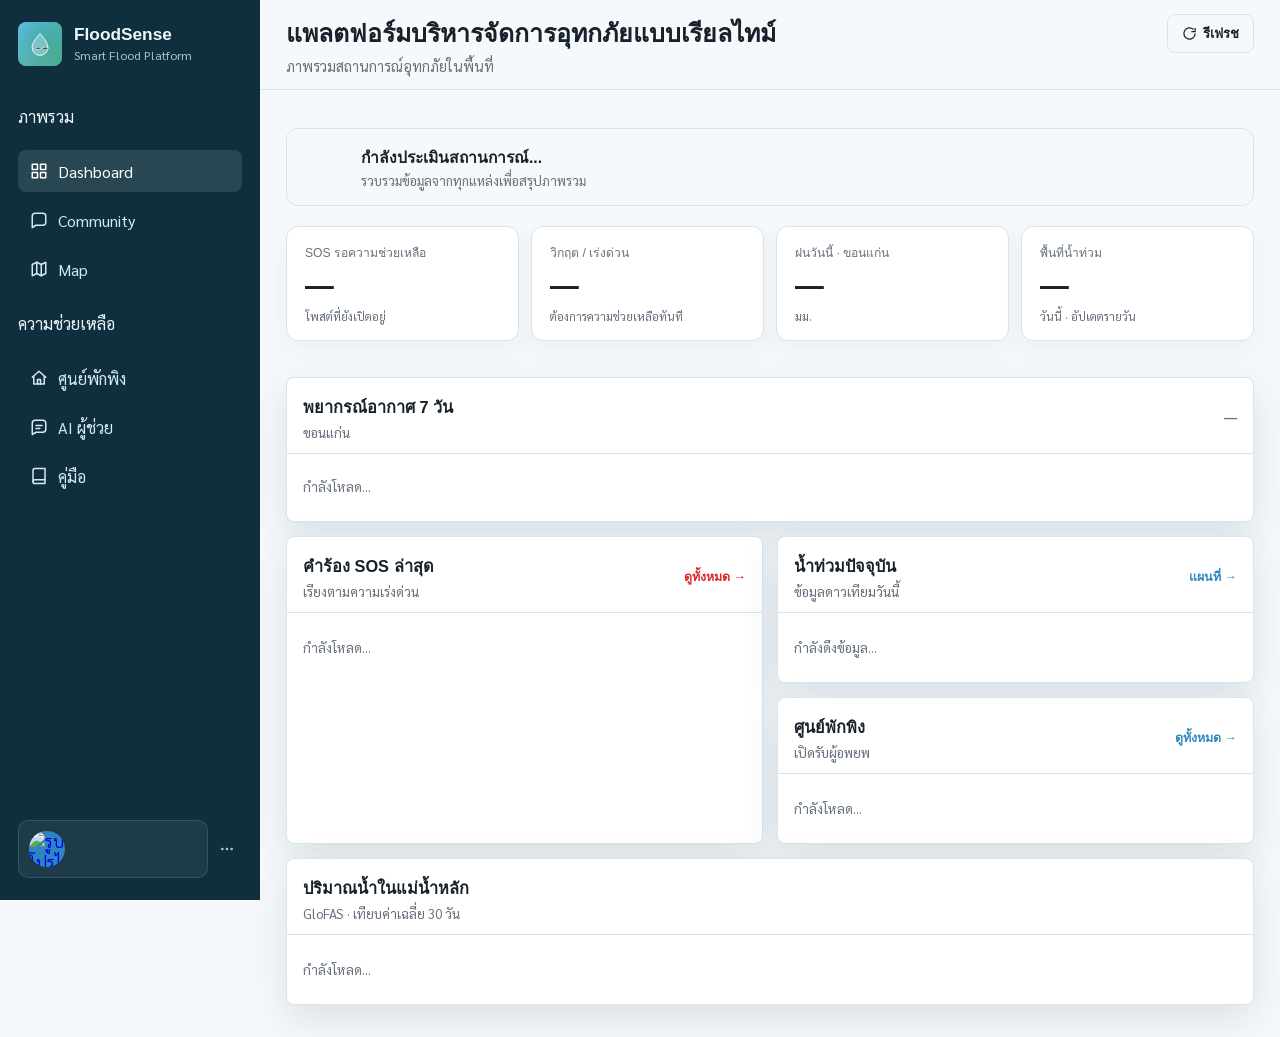
==== commit d5ca279a: "Update index.html" ====
--- a/index.html
+++ b/index.html
@@ -45,7 +45,6 @@
     .sidebar-menu-item.danger:hover { background: rgba(248,113,113,0.12); }
   </style>
   <style>
-    /* ===== Dashboard grid ===== */
     .dash-grid {
       display: grid;
       grid-template-columns: 1fr 1fr;
@@ -56,7 +55,6 @@
     .dash-tall { grid-row: span 2; }
     @media (max-width: 960px) { .dash-grid { grid-template-columns: 1fr; } .dash-tall { grid-row: auto; } }
 
-    /* ===== Metric cards ===== */
     .metrics { display: grid; grid-template-columns: repeat(4, 1fr); gap: 12px; margin-bottom: 0; }
     @media (max-width: 960px) { .metrics { grid-template-columns: repeat(2,1fr); } }
     .metrics .metric { background: var(--panel); border: 1px solid var(--line); border-radius: 12px; padding: 16px 18px; }
@@ -65,10 +63,8 @@
     .metrics .metric strong { display: block; font-size: 1.8rem; font-weight: 800; color: var(--ink); line-height: 1; margin-bottom: 4px; }
     .metrics .metric small { font-size: 0.72rem; color: var(--muted); }
 
-    /* ===== Section eyebrow ===== */
     .section-eyebrow { font-size: 0.72rem; font-weight: 700; letter-spacing: 0.06em; text-transform: uppercase; color: var(--muted); margin: 20px 0 0; }
 
-    /* ===== Forecast ===== */
     .forecast-row { display: flex; gap: 6px; overflow-x: auto; padding-bottom: 2px; }
     .forecast-day {
       flex: 1; min-width: 0; text-align: center;
@@ -85,7 +81,6 @@
     .forecast-day.very-high { border-color: #1d4ed8; background: rgba(29,78,216,0.05); }
     .forecast-loading { color: var(--muted); font-size: 0.84rem; padding: 8px 0; }
 
-    /* ===== SOS list ===== */
     .sos-item { display: flex; align-items: flex-start; gap: 10px; padding: 10px 0; border-bottom: 1px solid var(--line); }
     .sos-item:last-child { border-bottom: none; }
     .sos-dot { flex-shrink:0; width:8px; height:8px; border-radius:50%; margin-top:6px; }
@@ -102,7 +97,6 @@
     .sos-sev.medium { background:rgba(234,179,8,0.1);color:#ca8a04; }
     .sos-sev.low { background:rgba(54,163,103,0.1);color:#16a34a; }
 
-    /* ===== River cards ===== */
     .river-grid { display: grid; grid-template-columns: repeat(3,1fr); gap: 10px; }
     @media (max-width:960px) { .river-grid { grid-template-columns:repeat(2,1fr); } }
     .river-card { padding: 12px 14px; border-radius: 10px; background: var(--surface); border: 1px solid var(--line); }
@@ -115,11 +109,9 @@
     .river-bar-fill { height: 100%; border-radius: 2px; background: #2d86bf; }
     .river-bar-fill.danger { background: #dc2626; }
 
-    /* ===== GISTDA ===== */
     .gistda-ok { display: flex; align-items: center; gap: 8px; padding: 8px 0; font-size: 0.88rem; color: var(--safe); font-weight: 600; }
     .gistda-warn { color: #dc2626; font-size: 0.9rem; font-weight: 700; }
 
-    /* ===== Shelter list ===== */
     .shelter-dash-item { display:flex; align-items:center; gap:10px; padding:9px 0; border-bottom:1px solid var(--line); }
     .shelter-dash-item:last-child { border-bottom:none; }
     .shelter-dash-dot { width:8px; height:8px; border-radius:50%; flex-shrink:0; }
@@ -133,7 +125,6 @@
 
     .dash-loading { color: var(--muted); font-size: 0.84rem; padding: 10px 0; }
 
-    /* ---- Topbar: greeting + refresh ---- */
     .topbar { display: flex; align-items: flex-start; justify-content: space-between; gap: 16px; flex-wrap: wrap; }
     .topbar-actions { display: flex; align-items: center; gap: 10px; }
     .topbar-updated { font-size: 0.76rem; color: var(--muted); white-space: nowrap; }
@@ -149,7 +140,6 @@
     .refresh-btn:disabled { opacity: 0.6; cursor: default; }
     @keyframes spin { to { transform: rotate(360deg); } }
 
-    /* ---- Overall status banner ---- */
     .status-banner {
       display: flex; align-items: center; gap: 14px;
       padding: 16px 18px; border-radius: 12px; margin-top: 16px;
@@ -174,7 +164,6 @@
     .status-banner.danger .status-icon { background: rgba(220,38,38,0.14); color: #dc2626; }
     .status-banner.danger .status-title { color: #dc2626; }
 
-    /* ---- Metric card emphasis ---- */
     .metric.metric-alert strong { color: #dc2626; }
     .metric-icon { display: inline-flex; align-items: center; justify-content: center; width: 15px; height: 15px; margin-left: 4px; vertical-align: -2px; }
 
@@ -194,7 +183,6 @@
         </div>
         <div><h1>FloodSense</h1><p>Smart Flood Platform</p></div>
       </div>
-
 
       <nav class="nav">
         <p> ภาพรวม </p>
@@ -214,7 +202,7 @@
         </a>
         <a href="chat.html" title="AI Chatbot">
           <svg viewBox="0 0 24 24"><path d="M21 15a4 4 0 0 1-4 4H8l-5 3V7a4 4 0 0 1 4-4h10a4 4 0 0 1 4 4Z"></path><path d="M8 10h8"></path><path d="M8 14h5"></path></svg>
-          AI ผู้ช่วย
+          AI ผู้ช่วย
         </a>
         <a href="learn.html" title="คู่มือ">
           <svg viewBox="0 0 24 24"><path d="M4 19.5A2.5 2.5 0 0 1 6.5 17H20"></path><path d="M4 4.5A2.5 2.5 0 0 1 6.5 2H20v20H6.5A2.5 2.5 0 0 1 4 19.5Z"></path></svg>
@@ -222,7 +210,6 @@
         </a>
       </nav>
 
-      <!-- Sidebar Profile -->
       <div class="sidebar-profile-wrapper">
         <a href="profile.html" class="sidebar-profile-card" id="sidebarProfileCard">
           <div class="sidebar-avatar">
@@ -264,7 +251,6 @@
       </header>
       <section class="content">
 
-        <!-- ===== สรุปสถานการณ์รวม ===== -->
         <div class="status-banner" id="statusBanner">
           <div class="status-icon" id="statusIcon"></div>
           <div class="status-text">
@@ -273,7 +259,6 @@
           </div>
         </div>
 
-        <!-- ===== Metric cards ===== -->
         <div class="metrics">
           <article class="metric">
             <div class="label"><span>SOS รอความช่วยเหลือ</span></div>
@@ -297,10 +282,8 @@
           </article>
         </div>
 
-        <!-- ===== Main grid ===== -->
         <div class="dash-grid" style="margin-top:16px;">
 
-          <!-- พยากรณ์อากาศ 7 วัน — เต็มความกว้าง -->
           <section class="panel dash-wide">
             <div class="panel-head">
               <div class="panel-title">
@@ -316,7 +299,6 @@
             </div>
           </section>
 
-          <!-- SOS ล่าสุด — ซ้าย ยืดสองแถว -->
           <section class="panel dash-tall">
             <div class="panel-head">
               <div class="panel-title"><h3>คำร้อง SOS ล่าสุด</h3><p>เรียงตามความเร่งด่วน</p></div>
@@ -327,7 +309,6 @@
             </div>
           </section>
 
-          <!-- GISTDA status — ขวาบน -->
           <section class="panel">
             <div class="panel-head">
               <div class="panel-title"><h3>น้ำท่วมปัจจุบัน</h3><p>ข้อมูลดาวเทียมวันนี้</p></div>
@@ -338,7 +319,6 @@
             </div>
           </section>
 
-          <!-- ศูนย์พักพิง — ขวาล่าง -->
           <section class="panel">
             <div class="panel-head">
               <div class="panel-title"><h3>ศูนย์พักพิง</h3><p>เปิดรับผู้อพยพ</p></div>
@@ -349,7 +329,6 @@
             </div>
           </section>
 
-          <!-- GloFAS River Discharge — เต็มความกว้าง -->
           <section class="panel dash-wide">
             <div class="panel-head">
               <div class="panel-title"><h3>ปริมาณน้ำในแม่น้ำหลัก</h3><p>GloFAS · เทียบค่าเฉลี่ย 30 วัน</p></div>
@@ -396,10 +375,6 @@
       return 'data:image/svg+xml;base64,' + btoa(unescape(encodeURIComponent(svg)));
     }
 
-
-    // ==========================================
-    // Dashboard Data Loading
-    // ==========================================
     const GISTDA_KEY = 'FloodInfoKey';
 
     function timeAgo(dateStr) {
@@ -410,7 +385,6 @@
       return Math.floor(diff / 86400) + ' วันที่แล้ว';
     }
 
-    // สถานะรวมจากทุกแหล่งข้อมูล ใช้สรุปแบนเนอร์ด้านบน
     const dashState = { critical: 0, sos: 0, gistda: 0, maxRiverRatio: 0, maxRain: 0 };
 
     async function loadDashboard() {
@@ -480,7 +454,6 @@
       }
     }
 
-    // ---- SOS Posts จาก Supabase ----
     async function loadSOSPosts() {
       const { data: posts } = await sb.from('posts')
         .select('id, caption, severity, status, location_name, latitude, longitude, created_at')
@@ -506,7 +479,6 @@
         return;
       }
 
-      // เรียงลำดับตามความรุนแรงก่อน แล้วจึงเรียงตามเวลาล่าสุด
       const sevOrder = { critical: 0, high: 1, medium: 2, low: 3 };
       const sorted = [...posts].sort((a, b) => {
         const sa = sevOrder[a.severity] ?? 4, sb = sevOrder[b.severity] ?? 4;
@@ -530,9 +502,8 @@
       }).join('');
     }
 
-    // ---- พยากรณ์อากาศ 7 วัน จาก Open-Meteo ----
     async function loadWeatherForecast() {
-      const lat = 16.43, lng = 102.83; // ขอนแก่น
+      const lat = 16.43, lng = 102.83;
       try {
         const res = await fetch(
           `https://api.open-meteo.com/v1/forecast?latitude=${lat}&longitude=${lng}&daily=precipitation_sum,weather_code,temperature_2m_max,temperature_2m_min&forecast_days=7&timezone=Asia%2FBangkok`
@@ -582,7 +553,6 @@
       }
     }
 
-    // ---- GISTDA Flood Status (วันละครั้ง) ----
     async function loadGistdaFlood() {
       const CACHE = 'gistda_dash_cache';
       const TTL = 24 * 60 * 60 * 1000;
@@ -619,8 +589,6 @@
         document.getElementById('gistdaFloodCount').textContent = '—';
       }
     }
-
-    // ---- GloFAS River Discharge ----
 
     async function loadShelterDash() {
       const el = document.getElementById('shelterDashList');
@@ -684,7 +652,6 @@
 
       dashState.maxRiverRatio = Math.max(0, ...results.filter(r => r.current !== null).map(r => r.ratio));
 
-      // เรียงแม่น้ำที่เสี่ยงสูงสุด (ratio มากสุด) ไว้ก่อน ส่วนที่ดึงข้อมูลไม่ได้ไว้ท้ายสุด
       const sorted = [...results].sort((a, b) => {
         if (a.current === null) return 1;
         if (b.current === null) return -1;
@@ -750,4 +717,4 @@
     }
   </script>
 </body>
-</html>+</html>
--- a/css/style.css
+++ b/css/style.css
@@ -0,0 +1,1053 @@
+*, *::before, *::after {
+  box-sizing: border-box;
+}
+
+body, .sidebar, .nav, .brand, .status-strip {
+  font-family: 'Sarabun', sans-serif;
+}
+:root {
+  color-scheme: light;
+  --ink: #17212b;
+  --muted: #66717d;
+  --line: #d9e3ea;
+  --surface: #f6f9fb;
+  --panel: #ffffff;
+  --deep: #11445a;
+  --river: #2d86bf;
+  --safe: #27966f;
+  --watch: #e0a11b;
+  --danger: #d84c3f;
+  --critical: #8f2d56;
+  --violet: #6457a6;
+  --shadow: 0 14px 38px rgba(16, 48, 70, .12);
+  font-family: 'Sarabun', Inter, ui-sans-serif, system-ui, sans-serif;
+}
+
+* {
+  box-sizing: border-box;
+}
+
+body {
+  margin: 0;
+  color: var(--ink);
+  background: var(--surface);
+  min-width: 320px;
+}
+
+button,
+input,
+select,
+textarea {
+  font: inherit;
+}
+
+button {
+  border: 0;
+  cursor: pointer;
+}
+
+.app {
+  min-height: 100vh;
+  display: grid;
+  grid-template-columns: 260px minmax(0, 1fr);
+}
+
+.sidebar {
+  position: sticky;
+  top: 0;
+  height: 100vh;
+  background: #0f2f3e;
+  color: #eef8fb;
+  padding: 22px 18px;
+  display: flex;
+  flex-direction: column;
+  gap: 24px;
+}
+
+.brand {
+  display: flex;
+  align-items: center;
+  gap: 12px;
+  min-width: 0;
+}
+
+.brand-mark {
+  width: 44px;
+  height: 44px;
+  border-radius: 8px;
+  display: grid;
+  place-items: center;
+  background: linear-gradient(135deg, #53b6d9, #2f9f78);
+  box-shadow: inset 0 -10px 26px rgba(255,255,255,.16);
+  flex: 0 0 auto;
+}
+
+.brand-mark svg {
+  width: 28px;
+  height: 28px;
+}
+
+.brand h1 {
+  margin: 0;
+  font-size: 1.08rem;
+  line-height: 1.1;
+  letter-spacing: 0;
+}
+
+.brand p {
+  margin: 3px 0 0;
+  font-size: .76rem;
+  color: #a9c8d1;
+}
+
+.status-strip {
+  border: 1px solid rgba(255,255,255,.16);
+  border-radius: 8px;
+  padding: 14px;
+  background: rgba(255,255,255,.06);
+}
+
+.status-strip strong {
+  display: block;
+  font-size: .86rem;
+  color: #cbeef6;
+  margin-bottom: 8px;
+}
+
+.pulse-row {
+  display: grid;
+  gap: 10px;
+}
+
+.pulse-item {
+  display: flex;
+  align-items: center;
+  justify-content: space-between;
+  gap: 8px;
+  color: #e8f5f8;
+  font-size: .86rem;
+}
+
+.pulse-dot {
+  width: 9px;
+  height: 9px;
+  border-radius: 999px;
+  background: #43d399;
+  box-shadow: 0 0 0 6px rgba(67, 211, 153, .16);
+}
+
+.nav {
+  display: grid;
+  gap: 7px;
+}
+
+.nav a,
+.nav button {
+  width: 100%;
+  min-height: 42px;
+  border-radius: 8px;
+  background: transparent;
+  color: #d6e9ef;
+  display: flex;
+  align-items: center;
+  gap: 10px;
+  padding: 0 12px;
+  text-align: left;
+  text-decoration: none;
+}
+
+.nav a:hover,
+.nav a.active,
+.nav button:hover,
+.nav button.active {
+  background: rgba(255,255,255,.11);
+  color: #fff;
+}
+
+.nav svg,
+.tool-btn svg,
+.icon-btn svg,
+.sos-btn svg {
+  width: 18px;
+  height: 18px;
+  stroke: currentColor;
+  fill: none;
+  stroke-width: 2;
+  stroke-linecap: round;
+  stroke-linejoin: round;
+  flex: 0 0 auto;
+}
+
+.source-note {
+  margin-top: auto;
+  font-size: .72rem;
+  color: #a6c0c8;
+  line-height: 1.5;
+}
+
+.main {
+  min-width: 0;
+  display: flex;
+  flex-direction: column;
+}
+
+.topbar {
+  min-height: 76px;
+  display: flex;
+  align-items: center;
+  justify-content: space-between;
+  gap: 16px;
+  padding: 14px 26px;
+  background: rgba(246, 249, 251, .92);
+  border-bottom: 1px solid var(--line);
+  position: sticky;
+  top: 0;
+  z-index: 10;
+  backdrop-filter: blur(12px);
+}
+
+.topbar h2 {
+  margin: 0;
+  font-size: clamp(1.08rem, 2vw, 1.55rem);
+  letter-spacing: 0;
+}
+
+.topbar p {
+  margin: 4px 0 0;
+  color: var(--muted);
+  font-size: .9rem;
+}
+
+.top-actions {
+  display: flex;
+  gap: 10px;
+  align-items: center;
+  flex-wrap: wrap;
+  justify-content: flex-end;
+}
+
+.select-shell,
+.search-shell {
+  border: 1px solid var(--line);
+  border-radius: 8px;
+  background: #fff;
+  min-height: 42px;
+  display: flex;
+  align-items: center;
+  gap: 8px;
+  padding: 0 10px;
+}
+
+.search-shell {
+  width: min(320px, 35vw);
+}
+
+.search-shell input {
+  border: 0;
+  outline: 0;
+  min-width: 0;
+  width: 100%;
+  color: var(--ink);
+  background: transparent;
+}
+
+select {
+  border: 0;
+  outline: 0;
+  background: transparent;
+  color: var(--ink);
+  min-width: 128px;
+}
+
+.sos-btn {
+  min-height: 42px;
+  border-radius: 8px;
+  padding: 0 14px;
+  display: inline-flex;
+  align-items: center;
+  justify-content: center;
+  gap: 8px;
+  background: var(--danger);
+  color: white;
+  box-shadow: 0 10px 20px rgba(216, 76, 63, .22);
+}
+
+.content {
+  padding: 22px 26px 32px;
+  display: grid;
+  gap: 20px;
+}
+
+.metrics {
+  display: grid;
+  grid-template-columns: repeat(4, minmax(0, 1fr));
+  gap: 14px;
+}
+
+.metric {
+  background: var(--panel);
+  border: 1px solid var(--line);
+  border-radius: 8px;
+  padding: 16px;
+  box-shadow: 0 8px 24px rgba(20, 58, 82, .05);
+  min-width: 0;
+}
+
+.metric .label {
+  display: flex;
+  align-items: center;
+  justify-content: space-between;
+  color: var(--muted);
+  font-size: .82rem;
+  gap: 8px;
+}
+
+.metric strong {
+  display: block;
+  font-size: clamp(1.45rem, 3vw, 2rem);
+  letter-spacing: 0;
+  margin-top: 10px;
+  line-height: 1;
+}
+
+.metric small {
+  color: var(--muted);
+  display: block;
+  margin-top: 8px;
+  line-height: 1.35;
+}
+
+.trend {
+  color: var(--safe);
+  font-weight: 700;
+  white-space: nowrap;
+}
+
+.trend.up {
+  color: var(--danger);
+}
+
+.workspace {
+  display: grid;
+  grid-template-columns: minmax(0, 1.55fr) minmax(320px, .95fr);
+  gap: 20px;
+  align-items: start;
+}
+
+.panel {
+  background: var(--panel);
+  border: 1px solid var(--line);
+  border-radius: 8px;
+  box-shadow: var(--shadow);
+  min-width: 0;
+}
+
+.panel-head {
+  padding: 16px 16px 12px;
+  border-bottom: 1px solid var(--line);
+  display: flex;
+  align-items: center;
+  justify-content: space-between;
+  gap: 12px;
+  flex-wrap: wrap;
+}
+
+.panel-title h3 {
+  margin: 0;
+  font-size: 1.02rem;
+  letter-spacing: 0;
+}
+
+.panel-title p {
+  margin: 4px 0 0;
+  color: var(--muted);
+  font-size: .84rem;
+}
+
+.segmented {
+  display: inline-grid;
+  grid-auto-flow: column;
+  gap: 4px;
+  background: #eaf1f5;
+  border: 1px solid var(--line);
+  border-radius: 8px;
+  padding: 4px;
+}
+
+.segmented button {
+  min-width: 54px;
+  min-height: 32px;
+  padding: 0 10px;
+  border-radius: 6px;
+  color: var(--muted);
+  background: transparent;
+  font-size: .84rem;
+  white-space: nowrap;
+}
+
+.segmented button.active {
+  background: #fff;
+  color: var(--deep);
+  box-shadow: 0 4px 10px rgba(18, 52, 72, .08);
+  font-weight: 700;
+}
+
+.map-wrap {
+  padding: 14px;
+}
+
+.map {
+  min-height: 510px;
+  border-radius: 8px;
+  position: relative;
+  overflow: hidden;
+  background:
+    linear-gradient(90deg, rgba(255,255,255,.22) 1px, transparent 1px) 0 0 / 54px 54px,
+    linear-gradient(0deg, rgba(255,255,255,.22) 1px, transparent 1px) 0 0 / 54px 54px,
+    linear-gradient(135deg, #dcefd8, #d9edf4 36%, #eef3e3 64%, #d7e8dc);
+  isolation: isolate;
+}
+
+.river {
+  position: absolute;
+  inset: -28% 40% -22% 37%;
+  background: linear-gradient(180deg, rgba(48, 142, 194, .78), rgba(44, 122, 183, .42));
+  transform: rotate(22deg);
+  border-radius: 46% 54% 48% 52%;
+  filter: blur(.2px);
+  box-shadow: 0 0 0 16px rgba(58, 147, 188, .08);
+  z-index: 1;
+}
+
+.road {
+  position: absolute;
+  height: 8px;
+  background: rgba(255,255,255,.82);
+  border: 1px solid rgba(92, 112, 122, .25);
+  border-radius: 99px;
+  z-index: 2;
+  box-shadow: 0 1px 0 rgba(28, 50, 62, .08);
+}
+
+.r1 { width: 72%; left: 8%; top: 22%; transform: rotate(-8deg); }
+.r2 { width: 76%; left: 14%; top: 58%; transform: rotate(10deg); }
+.r3 { width: 54%; left: 40%; top: 39%; transform: rotate(52deg); }
+.r4 { width: 42%; left: -5%; top: 75%; transform: rotate(-18deg); }
+
+.flood-zone {
+  position: absolute;
+  border-radius: 48% 52% 44% 56%;
+  z-index: 3;
+  mix-blend-mode: multiply;
+  transition: transform .35s ease, opacity .35s ease;
+}
+
+.risk-low { background: rgba(39, 150, 111, .28); }
+.risk-watch { background: rgba(224, 161, 27, .35); }
+.risk-high { background: rgba(216, 76, 63, .35); }
+.risk-critical { background: rgba(143, 45, 86, .42); }
+
+.z1 { width: 31%; height: 24%; left: 14%; top: 12%; }
+.z2 { width: 26%; height: 30%; left: 48%; top: 17%; }
+.z3 { width: 36%; height: 33%; left: 27%; top: 48%; }
+.z4 { width: 24%; height: 22%; left: 65%; top: 58%; }
+.z5 { width: 18%; height: 18%; left: 7%; top: 65%; }
+
+.map[data-hour="12"] .flood-zone {
+  transform: scale(1.12);
+  opacity: .9;
+}
+
+.map[data-hour="24"] .flood-zone {
+  transform: scale(1.28);
+  opacity: .96;
+}
+
+.pin {
+  position: absolute;
+  z-index: 6;
+  transform: translate(-50%, -50%);
+  display: grid;
+  gap: 5px;
+  justify-items: center;
+}
+
+.pin-dot {
+  width: 16px;
+  height: 16px;
+  border-radius: 50%;
+  border: 3px solid #fff;
+  box-shadow: 0 8px 18px rgba(20, 54, 76, .25);
+}
+
+.pin span {
+  background: rgba(255,255,255,.92);
+  border: 1px solid rgba(22, 55, 72, .12);
+  border-radius: 6px;
+  padding: 4px 7px;
+  font-size: .72rem;
+  white-space: nowrap;
+  box-shadow: 0 8px 18px rgba(20, 54, 76, .12);
+}
+
+.shelter .pin-dot { background: var(--safe); }
+.station .pin-dot { background: var(--river); }
+.sos-pin .pin-dot { background: var(--danger); }
+
+.route-line {
+  position: absolute;
+  z-index: 7;
+  inset: 0;
+  pointer-events: none;
+}
+
+.legend {
+  position: absolute;
+  left: 14px;
+  bottom: 14px;
+  z-index: 9;
+  background: rgba(255,255,255,.94);
+  border: 1px solid rgba(21, 61, 82, .13);
+  border-radius: 8px;
+  padding: 10px;
+  display: grid;
+  gap: 8px;
+  box-shadow: 0 10px 24px rgba(21, 54, 72, .12);
+  font-size: .78rem;
+}
+
+.legend-row {
+  display: flex;
+  align-items: center;
+  gap: 7px;
+  color: #34444e;
+}
+
+.swatch {
+  width: 16px;
+  height: 10px;
+  border-radius: 99px;
+}
+
+.map-tools {
+  position: absolute;
+  top: 14px;
+  right: 14px;
+  z-index: 9;
+  display: flex;
+  gap: 8px;
+  flex-wrap: wrap;
+  justify-content: flex-end;
+}
+
+.tool-btn,
+.icon-btn {
+  min-height: 38px;
+  border-radius: 8px;
+  background: rgba(255,255,255,.94);
+  border: 1px solid rgba(21, 61, 82, .13);
+  color: var(--deep);
+  display: inline-flex;
+  align-items: center;
+  justify-content: center;
+  gap: 7px;
+  padding: 0 10px;
+  box-shadow: 0 10px 24px rgba(21, 54, 72, .12);
+}
+
+.icon-btn {
+  width: 38px;
+  padding: 0;
+}
+
+.right-stack {
+  display: grid;
+  gap: 20px;
+}
+
+.panel-body {
+  padding: 16px;
+}
+
+.alert-card {
+  border-radius: 8px;
+  padding: 14px;
+  background: #fff5f3;
+  border: 1px solid #f2c5bf;
+  display: grid;
+  gap: 10px;
+}
+
+.alert-top {
+  display: flex;
+  justify-content: space-between;
+  align-items: center;
+  gap: 10px;
+}
+
+.badge {
+  display: inline-flex;
+  align-items: center;
+  min-height: 26px;
+  border-radius: 999px;
+  padding: 0 9px;
+  font-size: .76rem;
+  font-weight: 700;
+  white-space: nowrap;
+}
+
+.badge.critical { background: #ffdfe6; color: var(--critical); }
+.badge.high { background: #ffe4df; color: var(--danger); }
+.badge.watch { background: #fff0c8; color: #8a640e; }
+.badge.safe { background: #dff5eb; color: #1e7759; }
+.badge.ai { background: #e8e6ff; color: var(--violet); }
+
+.alert-card h4 {
+  margin: 0;
+  font-size: 1rem;
+}
+
+.alert-card p {
+  margin: 0;
+  color: #70413c;
+  line-height: 1.5;
+  font-size: .9rem;
+}
+
+.timeline {
+  display: grid;
+  gap: 12px;
+}
+
+.time-step {
+  display: grid;
+  grid-template-columns: 62px minmax(0, 1fr);
+  gap: 10px;
+  align-items: start;
+}
+
+.time-step time {
+  font-size: .8rem;
+  color: var(--muted);
+  padding-top: 2px;
+}
+
+.step-box {
+  border-left: 3px solid var(--river);
+  padding-left: 10px;
+}
+
+.step-box strong {
+  display: block;
+  font-size: .9rem;
+}
+
+.step-box span {
+  display: block;
+  color: var(--muted);
+  font-size: .8rem;
+  margin-top: 2px;
+  line-height: 1.45;
+}
+
+.route-form {
+  display: grid;
+  gap: 10px;
+}
+
+.field {
+  display: grid;
+  gap: 6px;
+}
+
+.field label {
+  color: var(--muted);
+  font-size: .78rem;
+}
+
+.field input,
+.field textarea {
+  width: 100%;
+  min-height: 40px;
+  border: 1px solid var(--line);
+  border-radius: 8px;
+  padding: 8px 10px;
+  outline: 0;
+  background: #fff;
+  color: var(--ink);
+}
+
+.field textarea {
+  resize: vertical;
+  min-height: 82px;
+}
+
+.primary {
+  min-height: 42px;
+  border-radius: 8px;
+  background: var(--deep);
+  color: white;
+  padding: 0 14px;
+  display: inline-flex;
+  align-items: center;
+  justify-content: center;
+  gap: 8px;
+}
+
+.secondary {
+  min-height: 38px;
+  border-radius: 8px;
+  border: 1px solid var(--line);
+  background: #fff;
+  color: var(--deep);
+  padding: 0 12px;
+}
+
+.route-result {
+  margin-top: 12px;
+  border: 1px solid #cfe3ef;
+  background: #f0f8fb;
+  border-radius: 8px;
+  padding: 12px;
+  display: grid;
+  gap: 8px;
+}
+
+.route-result strong {
+  color: var(--deep);
+}
+
+.module-grid {
+  display: grid;
+  grid-template-columns: repeat(3, minmax(0, 1fr));
+  gap: 14px;
+}
+
+.module {
+  background: #fff;
+  border: 1px solid var(--line);
+  border-radius: 8px;
+  padding: 14px;
+  min-height: 148px;
+  display: grid;
+  align-content: start;
+  gap: 9px;
+}
+
+.module-icon {
+  width: 38px;
+  height: 38px;
+  border-radius: 8px;
+  display: grid;
+  place-items: center;
+  background: #eaf4f7;
+  color: var(--deep);
+}
+
+.module h4,
+.shelter h4 {
+  margin: 0;
+  font-size: .98rem;
+}
+
+.module p {
+  margin: 0;
+  color: var(--muted);
+  line-height: 1.5;
+  font-size: .86rem;
+}
+
+.bottom-grid {
+  display: grid;
+  grid-template-columns: minmax(0, 1fr) minmax(300px, .9fr);
+  gap: 20px;
+  align-items: start;
+}
+
+.shelter-list {
+  display: grid;
+  gap: 10px;
+}
+
+.shelter-row,
+.sos-row {
+  border: 1px solid var(--line);
+  border-radius: 8px;
+  padding: 12px;
+  display: grid;
+  gap: 8px;
+  background: #fff;
+}
+
+.shelter-main,
+.sos-main {
+  display: flex;
+  justify-content: space-between;
+  align-items: start;
+  gap: 12px;
+}
+
+.shelter-row p,
+.sos-row p {
+  margin: 0;
+  color: var(--muted);
+  font-size: .84rem;
+  line-height: 1.45;
+}
+
+.capacity {
+  height: 8px;
+  border-radius: 99px;
+  background: #e8eef2;
+  overflow: hidden;
+}
+
+.capacity i {
+  display: block;
+  height: 100%;
+  background: linear-gradient(90deg, var(--safe), var(--watch));
+  border-radius: inherit;
+}
+
+.chat {
+  display: grid;
+  grid-template-rows: 310px auto;
+  min-height: 410px;
+}
+
+.messages {
+  padding: 16px;
+  display: grid;
+  gap: 10px;
+  align-content: start;
+  overflow: auto;
+  border-bottom: 1px solid var(--line);
+}
+
+.bubble {
+  max-width: 92%;
+  border-radius: 8px;
+  padding: 10px 12px;
+  line-height: 1.5;
+  font-size: .9rem;
+}
+
+.bubble.bot {
+  background: #eef6f8;
+  border: 1px solid #d4e7ed;
+  justify-self: start;
+}
+
+.bubble.user {
+  background: var(--deep);
+  color: #fff;
+  justify-self: end;
+}
+
+.chat-form {
+  display: grid;
+  grid-template-columns: minmax(0, 1fr) auto;
+  gap: 10px;
+  padding: 12px;
+}
+
+.chat-form input {
+  min-height: 42px;
+  border: 1px solid var(--line);
+  border-radius: 8px;
+  padding: 0 12px;
+  outline: 0;
+  min-width: 0;
+}
+
+.learning {
+  display: grid;
+  grid-template-columns: repeat(4, minmax(0, 1fr));
+  gap: 12px;
+}
+
+.tip {
+  border: 1px solid var(--line);
+  border-radius: 8px;
+  padding: 12px;
+  background: #fff;
+}
+
+.tip strong {
+  display: block;
+  margin-bottom: 6px;
+}
+
+.tip p {
+  margin: 0;
+  color: var(--muted);
+  line-height: 1.45;
+  font-size: .84rem;
+}
+
+.modal {
+  position: fixed;
+  inset: 0;
+  background: rgba(9, 28, 38, .55);
+  display: none;
+  align-items: center;
+  justify-content: center;
+  padding: 18px;
+  z-index: 30;
+}
+
+.modal.show {
+  display: flex;
+}
+
+.dialog {
+  width: min(520px, 100%);
+  background: #fff;
+  border-radius: 8px;
+  box-shadow: 0 24px 60px rgba(0,0,0,.24);
+  overflow: hidden;
+}
+
+.dialog-head {
+  padding: 16px;
+  background: #fff5f3;
+  border-bottom: 1px solid #f2c5bf;
+  display: flex;
+  justify-content: space-between;
+  align-items: center;
+  gap: 12px;
+}
+
+.dialog-head h3 {
+  margin: 0;
+  font-size: 1.05rem;
+}
+
+.dialog-body {
+  padding: 16px;
+  display: grid;
+  gap: 12px;
+}
+
+.toast {
+  position: fixed;
+  right: 18px;
+  bottom: 18px;
+  width: min(360px, calc(100vw - 36px));
+  border-radius: 8px;
+  background: #102f3d;
+  color: #fff;
+  padding: 13px 14px;
+  box-shadow: 0 18px 42px rgba(0,0,0,.22);
+  display: none;
+  z-index: 40;
+  line-height: 1.45;
+}
+
+.toast.show {
+  display: block;
+  animation: rise .24s ease-out;
+}
+
+@keyframes rise {
+  from { transform: translateY(10px); opacity: .4; }
+  to { transform: translateY(0); opacity: 1; }
+}
+
+@media (max-width: 1180px) {
+  .metrics,
+  .module-grid,
+  .learning {
+    grid-template-columns: repeat(2, minmax(0, 1fr));
+  }
+
+  .workspace,
+  .bottom-grid {
+    grid-template-columns: 1fr;
+  }
+
+  .map {
+    min-height: 470px;
+  }
+}
+
+@media (max-width: 840px) {
+  .app {
+    grid-template-columns: 1fr;
+  }
+
+  .sidebar {
+    position: static;
+    height: auto;
+    padding: 14px;
+  }
+
+  .nav {
+    grid-template-columns: repeat(3, minmax(0, 1fr));
+  }
+
+  .nav button {
+    justify-content: center;
+    text-align: center;
+    padding: 0 8px;
+  }
+
+  .status-strip,
+  .source-note {
+    display: none;
+  }
+
+  .topbar {
+    position: static;
+    align-items: stretch;
+    flex-direction: column;
+    padding: 16px;
+  }
+
+  .top-actions {
+    justify-content: stretch;
+  }
+
+  .search-shell,
+  .select-shell,
+  .sos-btn {
+    width: 100%;
+  }
+
+  .content {
+    padding: 16px;
+  }
+}
+
+@media (max-width: 620px) {
+  .metrics,
+  .module-grid,
+  .learning {
+    grid-template-columns: 1fr;
+  }
+
+  .nav {
+    grid-template-columns: 1fr 1fr;
+  }
+
+  .map {
+    min-height: 420px;
+  }
+
+  .map-tools {
+    left: 14px;
+    right: 14px;
+  }
+
+  .tool-btn {
+    flex: 1 1 130px;
+  }
+
+  .legend {
+    max-width: calc(100% - 28px);
+  }
+
+  .chat {
+    grid-template-rows: 280px auto;
+  }
+}
